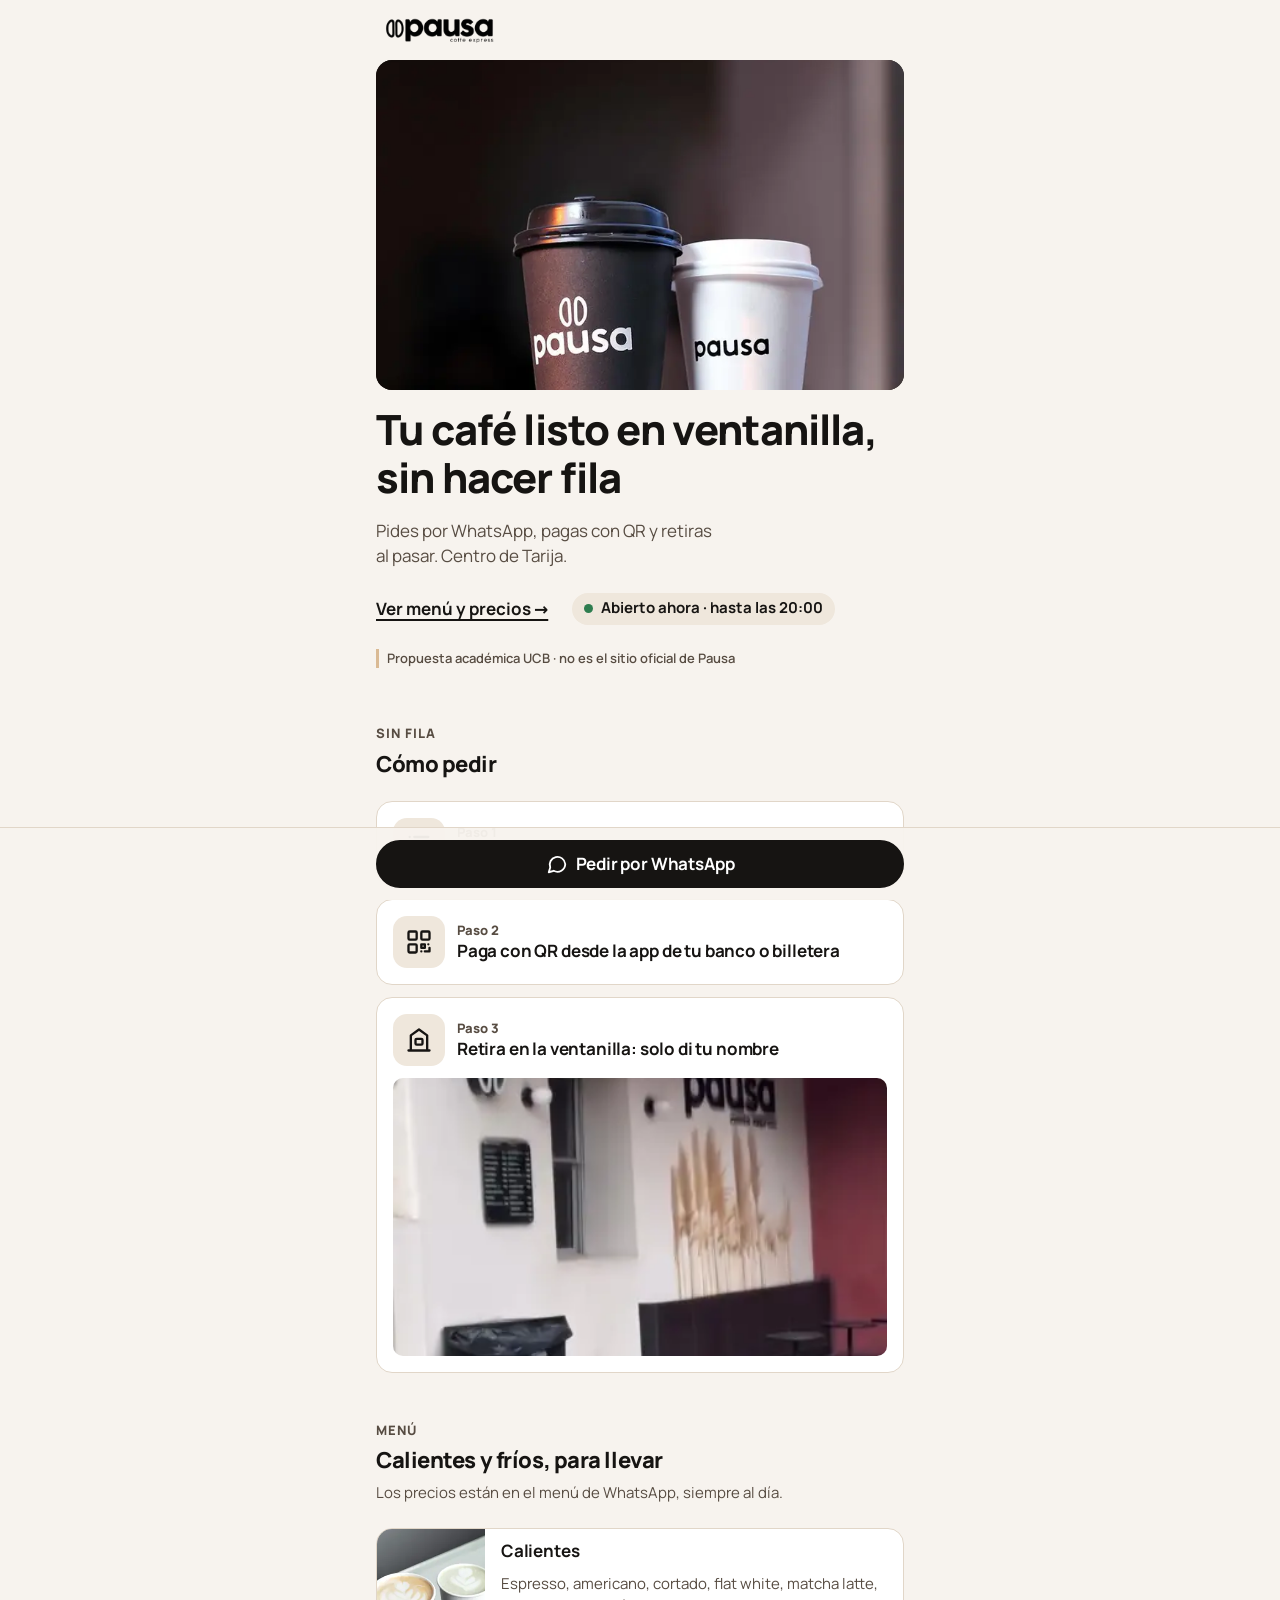
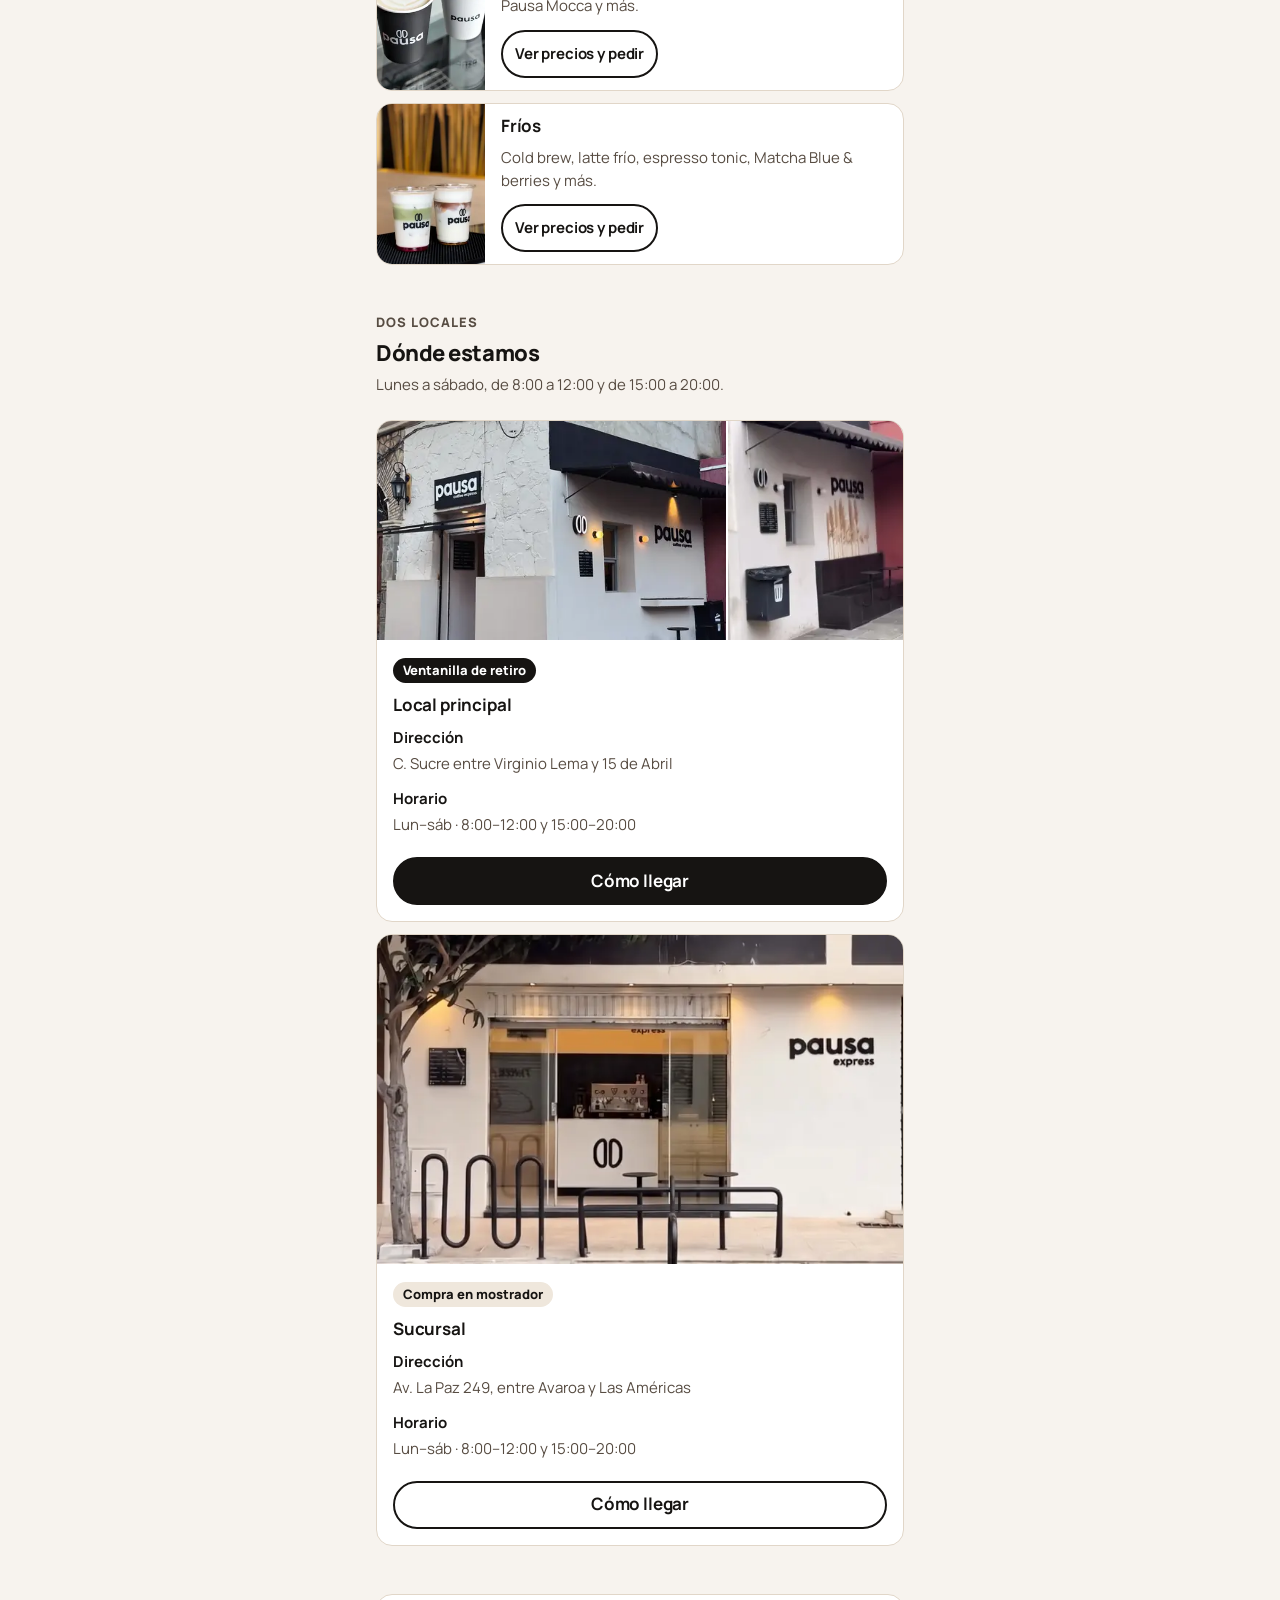
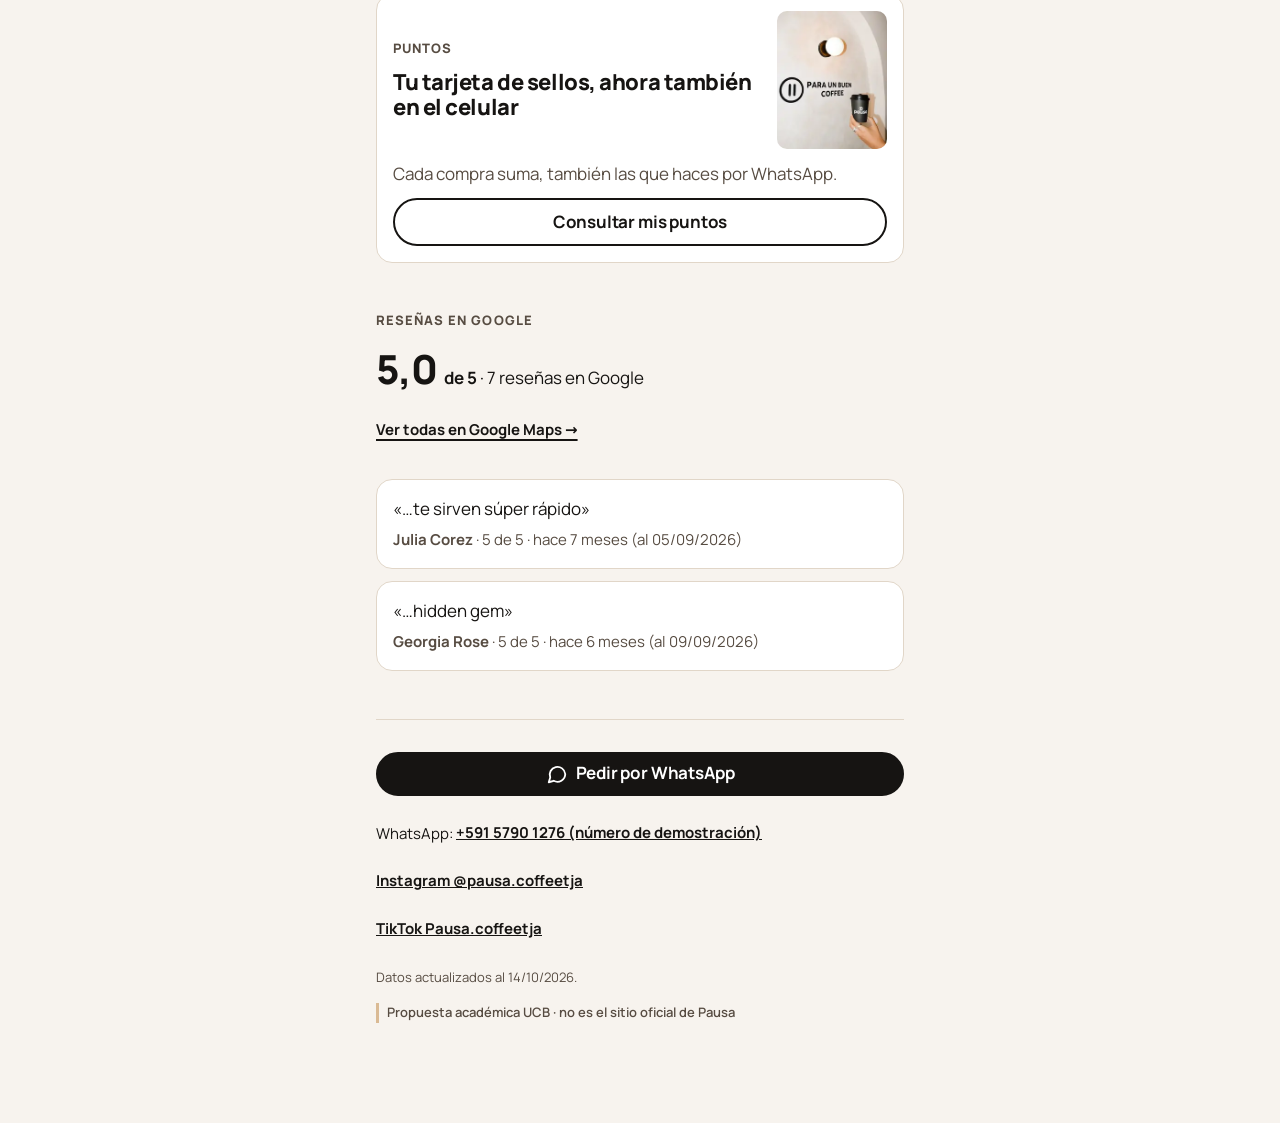
==== index.html @ 0d66922c "Add files via upload" ====
<!doctype html>
<html lang="es-BO">
<head>
<meta charset="utf-8">
<meta name="viewport" content="width=device-width, initial-scale=1, viewport-fit=cover">
<title>Pausa Coffee Express · Café para llevar en Tarija (propuesta)</title>
<meta name="description" content="Propuesta académica UCB para Pausa Coffee Express: pide por WhatsApp, paga con QR y retira en ventanilla sin hacer fila. No es el sitio oficial de Pausa.">
<!-- Propuesta académica: no se indexa para que nadie la confunda con un sitio oficial de Pausa. Quitar esta línea solo si el dueño adopta la web. -->
<meta name="robots" content="noindex">
<meta name="theme-color" content="#F7F3EE">
<link rel="manifest" href="manifest.webmanifest">
<link rel="icon" href="assets/icons/favicon-48.png" sizes="48x48">
<link rel="apple-touch-icon" href="assets/icons/apple-touch-icon.png">
<link rel="preload" href="assets/fonts/manrope-latin-wght.woff2" as="font" type="font/woff2" crossorigin>
<link rel="preload" as="image" href="assets/img/hero-720.webp" imagesrcset="assets/img/hero-480.webp 480w, assets/img/hero-720.webp 720w, assets/img/hero-960.webp 960w" imagesizes="(min-width: 560px) 528px, calc(100vw - 32px)" fetchpriority="high">
<link rel="stylesheet" href="assets/css/base.css">
<style>
  .header { display: flex; align-items: center; justify-content: space-between; padding: var(--s3) 0; }
  .header img { width: 132px; height: auto; }
  .hero { display: grid; gap: var(--s4); padding-bottom: var(--s2); }
  .hero__img { border-radius: var(--radius); overflow: hidden; background: #2a2622; aspect-ratio: 4 / 3; }
  .hero__img img { width: 100%; height: 100%; object-fit: cover; }
  .hero__lead { font-size: var(--fs-md); color: var(--ink-2); max-width: 34ch; }
  .hero__actions { display: flex; flex-wrap: wrap; align-items: center; gap: var(--s3) var(--s5); }
  .grid { display: grid; gap: var(--s3); }
  .local-thumbs { display: grid; grid-template-columns: 2fr 1fr; gap: 2px; }
  .local-thumbs img { width: 100%; height: 100%; aspect-ratio: auto; object-fit: cover; }
  .puntos { display: grid; grid-template-columns: 1fr 110px; gap: var(--s4); align-items: center; }
  .puntos img { width: 110px; height: 138px; object-fit: cover; border-radius: var(--radius-sm); }
  @media (min-width: 560px) { .hero__img { aspect-ratio: 16 / 10; } }
</style>
</head>
<body class="has-bar">
<div class="wrap">

  <header class="header">
    <img src="assets/img/logo-negro-360.webp" width="360" height="98" alt="Pausa Coffee Express">
  </header>

  <main>
    <!-- 1. Primera pantalla -->
    <section class="hero" aria-labelledby="titulo">
      <div class="hero__img">
        <img src="assets/img/hero-720.webp"
             srcset="assets/img/hero-480.webp 480w, assets/img/hero-720.webp 720w, assets/img/hero-960.webp 960w"
             sizes="(min-width: 560px) 528px, calc(100vw - 32px)"
             width="720" height="540" fetchpriority="high" decoding="async"
             alt="Dos vasos para llevar de Pausa, uno negro y uno blanco, frente al local">
      </div>
      <h1 id="titulo">Tu café listo en ventanilla, sin hacer fila</h1>
      <p class="hero__lead">Pides por WhatsApp, pagas con QR y retiras al pasar. Centro de Tarija.</p>
      <div class="hero__actions">
        <a class="link-arrow" data-catalog href="#" target="_blank">Ver menú y precios →</a>
        <span class="status" data-status aria-live="polite">Lun–sáb · 8–12 y 15–20</span>
      </div>
      <p class="note-propuesta">Propuesta académica UCB · no es el sitio oficial de Pausa</p>
    </section>

    <!-- 2. Cómo pedir (F11) -->
    <section class="section" id="como-pedir" aria-labelledby="h-como">
      <div class="section__head">
        <span class="eyebrow">Sin fila</span>
        <h2 id="h-como">Cómo pedir</h2>
      </div>
      <ol class="steps">
        <li class="step">
          <span class="step__icon" aria-hidden="true">
            <svg viewBox="0 0 24 24" fill="none" stroke="currentColor" stroke-width="2" stroke-linecap="round" stroke-linejoin="round"><path d="M8 6h12M8 12h12M8 18h12M4 6h.01M4 12h.01M4 18h.01"/></svg>
          </span>
          <div><span class="step__num">Paso 1</span><h3>Elige en el menú de WhatsApp</h3></div>
        </li>
        <li class="step">
          <span class="step__icon" aria-hidden="true">
            <svg viewBox="0 0 24 24" fill="none" stroke="currentColor" stroke-width="2" stroke-linecap="round" stroke-linejoin="round"><rect x="3" y="3" width="7" height="7" rx="1"/><rect x="14" y="3" width="7" height="7" rx="1"/><rect x="3" y="14" width="7" height="7" rx="1"/><path d="M14 14h3v3h-3zM20 14v.01M14 20h.01M17 20h4v-3"/></svg>
          </span>
          <div><span class="step__num">Paso 2</span><h3>Paga con QR desde la app de tu banco o billetera</h3></div>
        </li>
        <li class="step">
          <span class="step__icon" aria-hidden="true">
            <svg viewBox="0 0 24 24" fill="none" stroke="currentColor" stroke-width="2" stroke-linecap="round" stroke-linejoin="round"><path d="M3 21h18M5 21V8l7-5 7 5v13"/><rect x="9" y="11" width="6" height="5" rx="1"/></svg>
          </span>
          <div><span class="step__num">Paso 3</span><h3>Retira en la ventanilla: solo di tu nombre</h3></div>
          <div class="step__media">
            <img src="assets/img/ventanilla-400.webp" width="400" height="500" loading="lazy" decoding="async"
                 alt="Lateral del local principal de Pausa con la ventana de retiro y el isotipo en la pared">
          </div>
        </li>
      </ol>
    </section>

    <!-- 3. Menú por categorías (F7) · opción A: sin precios propios -->
    <section class="section" id="menu" aria-labelledby="h-menu">
      <div class="section__head">
        <span class="eyebrow">Menú</span>
        <h2 id="h-menu">Calientes y fríos, para llevar</h2>
        <p class="muted small">Los precios están en el menú de WhatsApp, siempre al día.</p>
      </div>
      <div class="grid">
        <article class="card card-cat">
          <img src="assets/img/menu-calientes-240.webp" srcset="assets/img/menu-calientes-240.webp 240w, assets/img/menu-calientes-400.webp 400w" sizes="108px"
               width="240" height="300" loading="lazy" decoding="async" alt="Vaso negro y vaso blanco de Pausa con latte art">
          <div class="card__body">
            <h3>Calientes</h3>
            <p class="small muted">Espresso, americano, cortado, flat white, matcha latte, Pausa Mocca y más.</p>
            <a class="btn btn--secondary" data-catalog href="#" target="_blank">Ver precios y pedir</a>
          </div>
        </article>
        <article class="card card-cat">
          <img src="assets/img/menu-frios-240.webp" srcset="assets/img/menu-frios-240.webp 240w, assets/img/menu-frios-400.webp 400w" sizes="108px"
               width="240" height="300" loading="lazy" decoding="async" alt="Matcha latte frío y latte frío en vasos de Pausa">
          <div class="card__body">
            <h3>Fríos</h3>
            <p class="small muted">Cold brew, latte frío, espresso tonic, Matcha Blue &amp; berries y más.</p>
            <a class="btn btn--secondary" data-catalog href="#" target="_blank">Ver precios y pedir</a>
          </div>
        </article>
      </div>
    </section>

    <!-- 4. Dónde estamos (F9, F13) -->
    <section class="section" id="donde" aria-labelledby="h-donde">
      <div class="section__head">
        <span class="eyebrow">Dos locales</span>
        <h2 id="h-donde">Dónde estamos</h2>
        <p class="muted small">Lunes a sábado, de 8:00 a 12:00 y de 15:00 a 20:00.</p>
      </div>
      <div class="grid">
        <article class="card card-local">
          <div class="local-thumbs">
            <img class="cover" src="assets/img/fachada-principal-480.webp" srcset="assets/img/fachada-principal-480.webp 480w, assets/img/fachada-principal-720.webp 720w" sizes="(min-width: 560px) 350px, 66vw"
                 width="480" height="300" loading="lazy" decoding="async" alt="Fachada del local principal: esquina blanca con letrero y toldo negro">
            <img src="assets/img/ventanilla-240.webp" width="240" height="300" loading="lazy" decoding="async" alt="Ventana de retiro del local principal">
          </div>
          <div class="card__body">
            <div><span class="tag">Ventanilla de retiro</span></div>
            <h3>Local principal</h3>
            <dl>
              <dt>Dirección</dt><dd>C. Sucre entre Virginio Lema y 15 de Abril</dd>
              <dt>Horario</dt><dd>Lun–sáb · 8:00–12:00 y 15:00–20:00</dd>
            </dl>
            <a class="btn btn--primary" data-maps="principal" href="#" target="_blank">Cómo llegar</a>
          </div>
        </article>
        <article class="card card-local">
          <img class="cover" src="assets/img/fachada-sucursal-480.webp" srcset="assets/img/fachada-sucursal-480.webp 480w, assets/img/fachada-sucursal-720.webp 720w" sizes="(min-width: 560px) 528px, 100vw"
               width="480" height="300" loading="lazy" decoding="async" alt="Fachada de la sucursal con vidriera y aparcabicicletas">
          <div class="card__body">
            <div><span class="tag tag--light">Compra en mostrador</span></div>
            <h3>Sucursal</h3>
            <dl>
              <dt>Dirección</dt><dd>Av. La Paz 249, entre Avaroa y Las Américas</dd>
              <dt>Horario</dt><dd>Lun–sáb · 8:00–12:00 y 15:00–20:00</dd>
            </dl>
            <a class="btn btn--secondary" data-maps="sucursal" href="#" target="_blank">Cómo llegar</a>
          </div>
        </article>
      </div>
    </section>

    <!-- 5. Puntos (F12) -->
    <section class="section" id="puntos" aria-labelledby="h-puntos">
      <div class="card"><div class="card__body">
        <div class="puntos">
          <div class="grid">
            <span class="eyebrow">Puntos</span>
            <h2 id="h-puntos">Tu tarjeta de sellos, ahora también en el celular</h2>
          </div>
          <img src="assets/img/puntos-240.webp" width="240" height="300" loading="lazy" decoding="async" alt="Mano con un vaso de Pausa frente a la pared «Para un buen coffee»">
        </div>
        <p class="muted">Cada compra suma, también las que haces por WhatsApp.</p>
        <a class="btn btn--secondary btn--block" href="puntos.html">Consultar mis puntos</a>
      </div></div>
    </section>

    <!-- 6. Reseñas reales de Google (F10) -->
    <section class="section" id="resenas" aria-labelledby="h-resenas">
      <div class="section__head">
        <span class="eyebrow">Reseñas en Google</span>
        <h2 id="h-resenas" class="visually-hidden">Reseñas</h2>
        <!-- Cifra de la ficha real (C26, 09/09/2026). [VERIFICAR la cifra vigente al publicar] -->
        <p class="rating"><span class="rating__num">5,0</span><span><strong>de 5</strong> · 7 reseñas en Google</span></p>
        <a class="link-arrow small" data-maps="ficha" href="#" target="_blank">Ver todas en Google Maps →</a>
      </div>
      <div class="grid">
        <!-- Fragmentos textuales de reseñas reales (C2 y C26). [VERIFICAR: copiar el texto completo desde la ficha] -->
        <figure class="review">
          <blockquote>«…te sirven súper rápido»</blockquote>
          <figcaption class="small muted"><cite>Julia Corez</cite> · 5 de 5 · hace 7 meses (al 05/09/2026)</figcaption>
        </figure>
        <figure class="review">
          <blockquote lang="en">«…hidden gem»</blockquote>
          <figcaption class="small muted"><cite>Georgia Rose</cite> · 5 de 5 · hace 6 meses (al 09/09/2026)</figcaption>
        </figure>
      </div>
    </section>
  </main>

  <!-- 7. Pie -->
  <footer class="footer">
    <a class="btn btn--primary btn--block" data-wa="web" href="#" target="_blank">
      <svg viewBox="0 0 24 24" fill="none" stroke="currentColor" stroke-width="2" stroke-linecap="round" stroke-linejoin="round" aria-hidden="true"><path d="M21 12a8.5 8.5 0 0 1-12.6 7.4L3 21l1.6-5.2A8.5 8.5 0 1 1 21 12z"/></svg>
      Pedir por WhatsApp
    </a>
    <ul class="small">
      <li>WhatsApp: <a data-wa="web" href="#" target="_blank" data-wa-number>+591</a></li>
      <li><a data-conf="INSTAGRAM" href="#" target="_blank">Instagram @pausa.coffeetja</a></li>
      <li><a data-conf="TIKTOK" href="#" target="_blank">TikTok Pausa.coffeetja</a></li>
    </ul>
    <p class="xsmall muted">Datos actualizados al <span data-updated>14/10/2026</span>.</p>
    <p class="note-propuesta">Propuesta académica UCB · no es el sitio oficial de Pausa</p>
  </footer>
</div>

<!-- CTA fijo al alcance del pulgar -->
<div class="bottom-bar">
  <a class="btn btn--primary btn--block" data-wa="web" href="#" target="_blank">
    <svg viewBox="0 0 24 24" fill="none" stroke="currentColor" stroke-width="2" stroke-linecap="round" stroke-linejoin="round" aria-hidden="true"><path d="M21 12a8.5 8.5 0 0 1-12.6 7.4L3 21l1.6-5.2A8.5 8.5 0 1 1 21 12z"/></svg>
    Pedir por WhatsApp
  </a>
</div>

<script src="assets/js/config.js" defer></script>
<script src="assets/js/main.js" defer></script>
</body>
</html>
---- assets/css/base.css ----
/* =========================================================
   Sistema visual · Propuesta Pausa Coffee Express (EC2 UCB)
   Paleta tomada de las fotos reales: vasos negros y blancos,
   paredes blanco cálido, fondo arena de las sesiones, kraft.
   ========================================================= */
@font-face {
  font-family: "Manrope";
  src: url("../fonts/manrope-latin-wght.woff2") format("woff2");
  font-weight: 400 800;
  font-display: swap;
}

:root {
  color-scheme: light;
  /* Neutros cálidos (base) */
  --paper: #F7F3EE;      /* blanco cálido de las paredes del local */
  --cream: #EFE7DC;      /* superficie de tarjetas */
  --sand: #DABA94;       /* arena de las sesiones de fotos: solo superficies, nunca texto */
  --line: #E1D6C8;       /* bordes suaves */
  /* Texto y contraste */
  --ink: #161412;        /* negro de los vasos y del logo */
  --ink-2: #574C42;      /* texto secundario (marrón café oscuro) */
  --on-ink: #FFFFFF;
  /* Acentos pequeños (solo puntos de estado) */
  --ok: #2E7D4F;
  --closed: #A4461F;

  --font: "Manrope", system-ui, -apple-system, "Segoe UI", Roboto, Arial, sans-serif;
  --fs-xs: 0.8125rem;   /* 13 */
  --fs-sm: 0.9375rem;   /* 15 */
  --fs-md: 1.0625rem;   /* 17 */
  --fs-lg: 1.375rem;    /* 22 */
  --fs-xl: clamp(1.9rem, 7.4vw, 2.6rem);

  --s1: 4px; --s2: 8px; --s3: 12px; --s4: 16px; --s5: 24px; --s6: 32px; --s7: 48px; --s8: 64px;
  --radius: 16px;
  --radius-sm: 10px;
  --tap: 48px;           /* objetivo táctil mínimo (~1 cm) */
  --max: 560px;
  --bar-h: 76px;
}

*, *::before, *::after { box-sizing: border-box; }
html { -webkit-text-size-adjust: 100%; }
body {
  margin: 0;
  background: var(--paper);
  color: var(--ink);
  font-family: var(--font);
  font-size: var(--fs-md);
  line-height: 1.5;
  -webkit-font-smoothing: antialiased;
}
img { display: block; max-width: 100%; height: auto; }
a { color: inherit; }
h1, h2, h3 { margin: 0; line-height: 1.15; letter-spacing: -0.02em; }
h1 { font-size: var(--fs-xl); font-weight: 800; }
h2 { font-size: var(--fs-lg); font-weight: 800; }
h3 { font-size: var(--fs-md); font-weight: 700; letter-spacing: -0.01em; }
p { margin: 0; }
:focus-visible { outline: 3px solid var(--ink); outline-offset: 3px; }

.wrap { max-width: var(--max); margin: 0 auto; padding: 0 var(--s4); }
.muted { color: var(--ink-2); }
.small { font-size: var(--fs-sm); }
.xsmall { font-size: var(--fs-xs); }
.visually-hidden { position: absolute; width: 1px; height: 1px; overflow: hidden; clip: rect(0 0 0 0); white-space: nowrap; }

/* ---------- Botones ---------- */
.btn {
  display: inline-flex; align-items: center; justify-content: center; gap: var(--s2);
  min-height: var(--tap); padding: 0 var(--s5);
  border-radius: 999px; border: 2px solid var(--ink);
  font: 700 var(--fs-md)/1.2 var(--font); text-decoration: none; letter-spacing: -0.01em; text-align: center;
  cursor: pointer; -webkit-tap-highlight-color: transparent;
  transition: transform .08s ease;
}
.btn:active { transform: scale(.98); }
.btn--primary { background: var(--ink); color: var(--on-ink); }
.btn--secondary { background: transparent; color: var(--ink); }
.btn--block { display: flex; width: 100%; }
.btn svg { width: 22px; height: 22px; flex: none; }

.link-arrow {
  display: inline-flex; align-items: center; gap: var(--s1);
  min-height: var(--tap); font-weight: 700; color: var(--ink);
  text-decoration: underline; text-underline-offset: 4px; text-decoration-thickness: 2px;
}

/* ---------- Barra fija inferior (CTA al alcance del pulgar) ---------- */
.bottom-bar {
  position: fixed; left: 0; right: 0; bottom: 0; z-index: 10;
  padding: var(--s3) var(--s4) calc(var(--s3) + env(safe-area-inset-bottom));
  background: rgba(247, 243, 238, .96);
  border-top: 1px solid var(--line);
}
.bottom-bar .btn { max-width: calc(var(--max) - 2 * var(--s4)); margin: 0 auto; }
.has-bar { padding-bottom: calc(var(--bar-h) + env(safe-area-inset-bottom)); }

/* ---------- Estado abierto/cerrado ---------- */
.status {
  display: inline-flex; align-items: center; gap: var(--s2);
  min-height: 32px; padding: 0 var(--s3);
  background: var(--cream); border-radius: 999px;
  font-size: var(--fs-sm); font-weight: 700; color: var(--ink);
}
.status::before { content: ""; width: 9px; height: 9px; border-radius: 50%; background: var(--ink-2); }
.status[data-open="true"]::before { background: var(--ok); }
.status[data-open="false"]::before { background: var(--closed); }

/* ---------- Nota de propuesta académica ---------- */
.note-propuesta {
  font-size: var(--fs-xs); color: var(--ink-2); font-weight: 600;
  border-left: 3px solid var(--sand); padding-left: var(--s2);
}

/* ---------- Secciones ---------- */
.section { padding: var(--s7) 0 0; }
.section__head { display: grid; gap: var(--s2); margin-bottom: var(--s5); }
.eyebrow { font-size: var(--fs-xs); font-weight: 800; letter-spacing: .08em; text-transform: uppercase; color: var(--ink-2); }

/* ---------- Tarjeta genérica ---------- */
.card {
  background: #fff; border: 1px solid var(--line); border-radius: var(--radius);
  overflow: hidden;
}
.card__body { padding: var(--s4); display: grid; gap: var(--s3); }

/* Tarjeta de categoría (menú) */
.card-cat { display: grid; grid-template-columns: 108px 1fr; }
.card-cat img { width: 108px; height: 100%; min-height: 150px; object-fit: cover; }
.card-cat .card__body { align-content: center; padding: var(--s3) var(--s3) var(--s3) var(--s4); }
.card-cat .btn { padding: 0 var(--s3); font-size: var(--fs-sm); white-space: nowrap; justify-self: start; }

/* Bloque de local */
.card-local img.cover { width: 100%; aspect-ratio: 16 / 10; object-fit: cover; }
.card-local dl { margin: 0; display: grid; gap: var(--s1); font-size: var(--fs-sm); }
.card-local dt { font-weight: 700; }
.card-local dd { margin: 0 0 var(--s2); color: var(--ink-2); }
.tag {
  display: inline-block; font-size: var(--fs-xs); font-weight: 800;
  background: var(--ink); color: var(--on-ink); border-radius: 999px; padding: 3px 10px;
}
.tag--light { background: var(--cream); color: var(--ink); }

/* Pasos */
.steps { list-style: none; margin: 0; padding: 0; display: grid; gap: var(--s3); }
.step {
  display: grid; grid-template-columns: 52px 1fr; gap: var(--s3); align-items: start;
  background: #fff; border: 1px solid var(--line); border-radius: var(--radius); padding: var(--s4);
}
.step__icon {
  width: 52px; height: 52px; border-radius: 14px; background: var(--cream);
  display: grid; place-items: center;
}
.step__icon svg { width: 28px; height: 28px; }
.step__num { font-size: var(--fs-xs); font-weight: 800; color: var(--ink-2); }
.step__media { grid-column: 1 / -1; border-radius: var(--radius-sm); overflow: hidden; }
.step__media img { width: 100%; aspect-ratio: 16 / 9; object-fit: cover; }

/* Reseñas */
.rating { display: flex; align-items: baseline; gap: var(--s2); flex-wrap: wrap; }
.rating__num { font-size: 2.5rem; font-weight: 800; letter-spacing: -0.03em; }
.review { margin: 0; background: #fff; border: 1px solid var(--line); border-radius: var(--radius); padding: var(--s4); display: grid; gap: var(--s2); }
.review blockquote { margin: 0; font-size: var(--fs-md); }
.review cite { font-style: normal; font-weight: 700; font-size: var(--fs-sm); }

/* Pie */
.footer { margin-top: var(--s7); padding: var(--s6) 0 var(--s5); border-top: 1px solid var(--line); display: grid; gap: var(--s4); }
.footer ul { list-style: none; margin: 0; padding: 0; display: grid; gap: var(--s1); }
.footer a { display: inline-flex; align-items: center; min-height: 44px; font-weight: 700; }

/* Marcador editable de dato pendiente: visible e identificable */
.pendiente { background: #FFF3C4; color: var(--ink); border-radius: 4px; padding: 0 4px; font-weight: 700; }

@media (prefers-reduced-motion: reduce) { * { transition: none !important; scroll-behavior: auto !important; } }
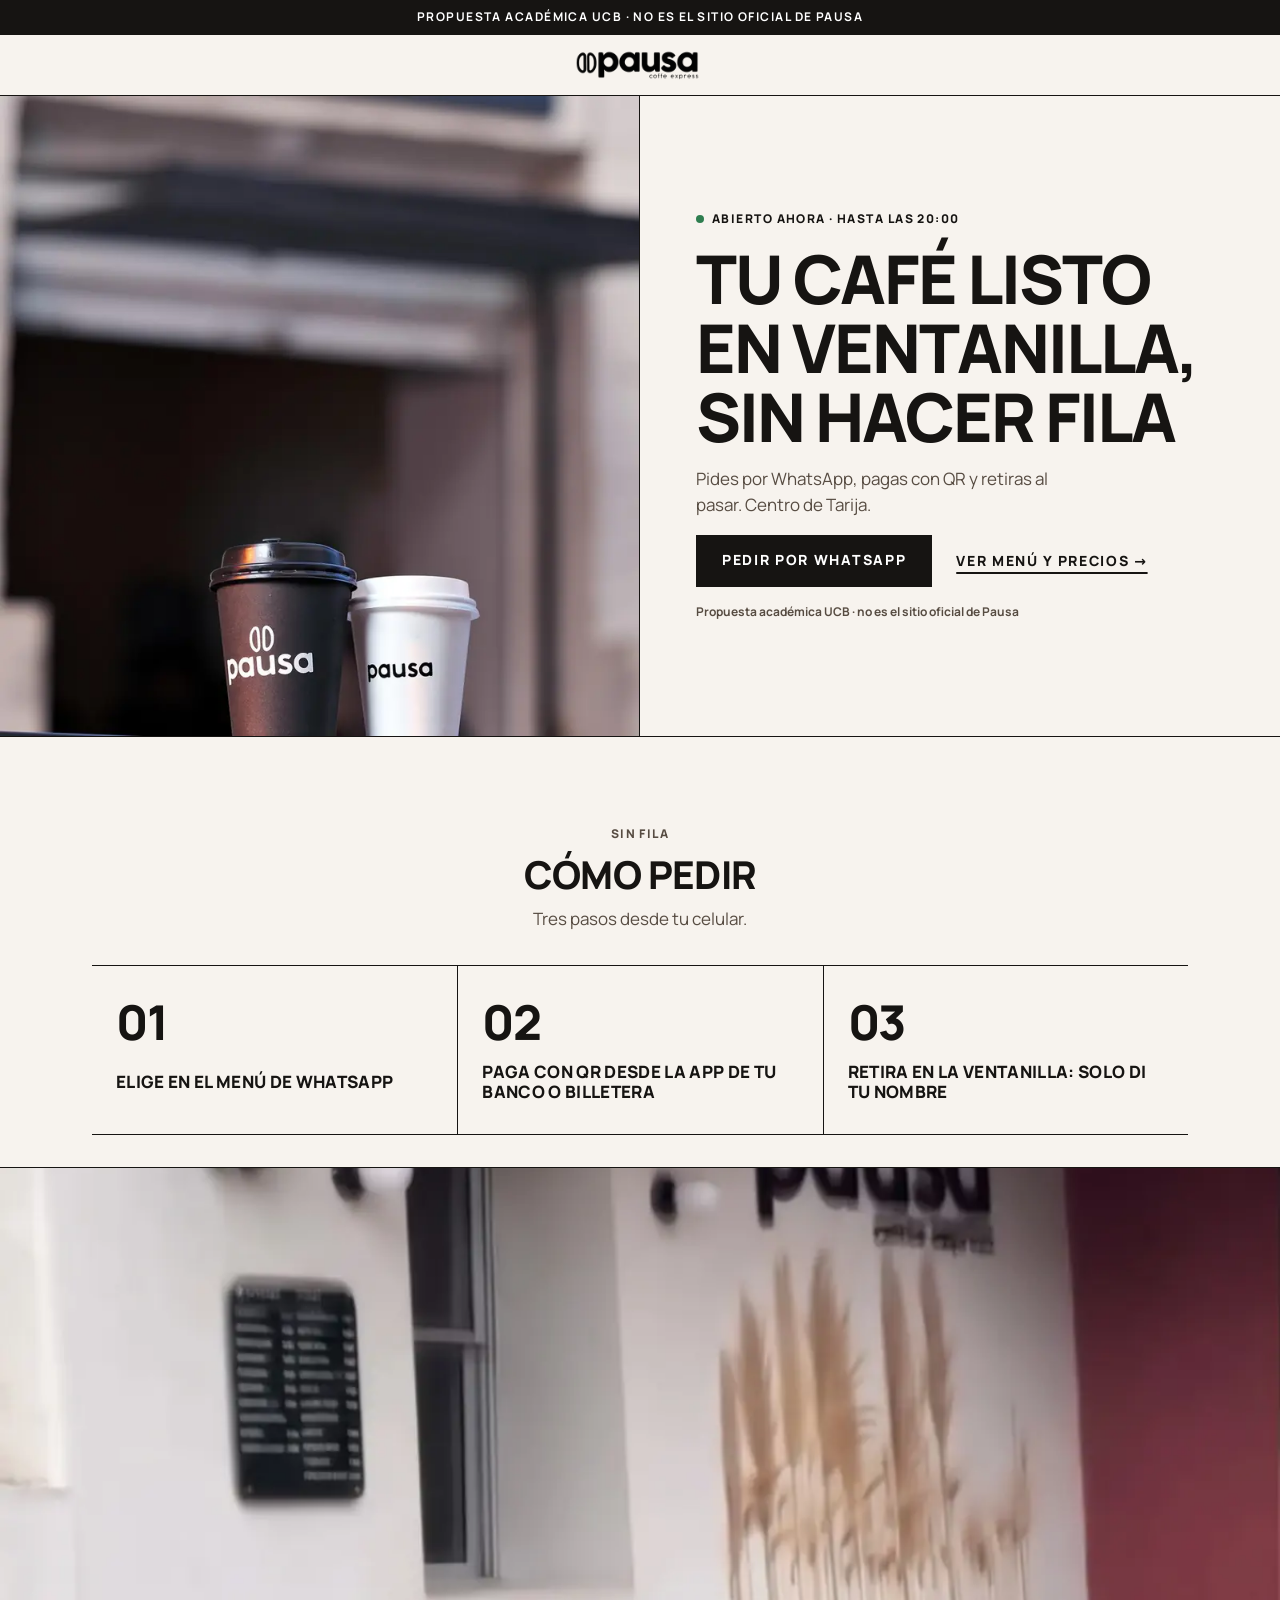
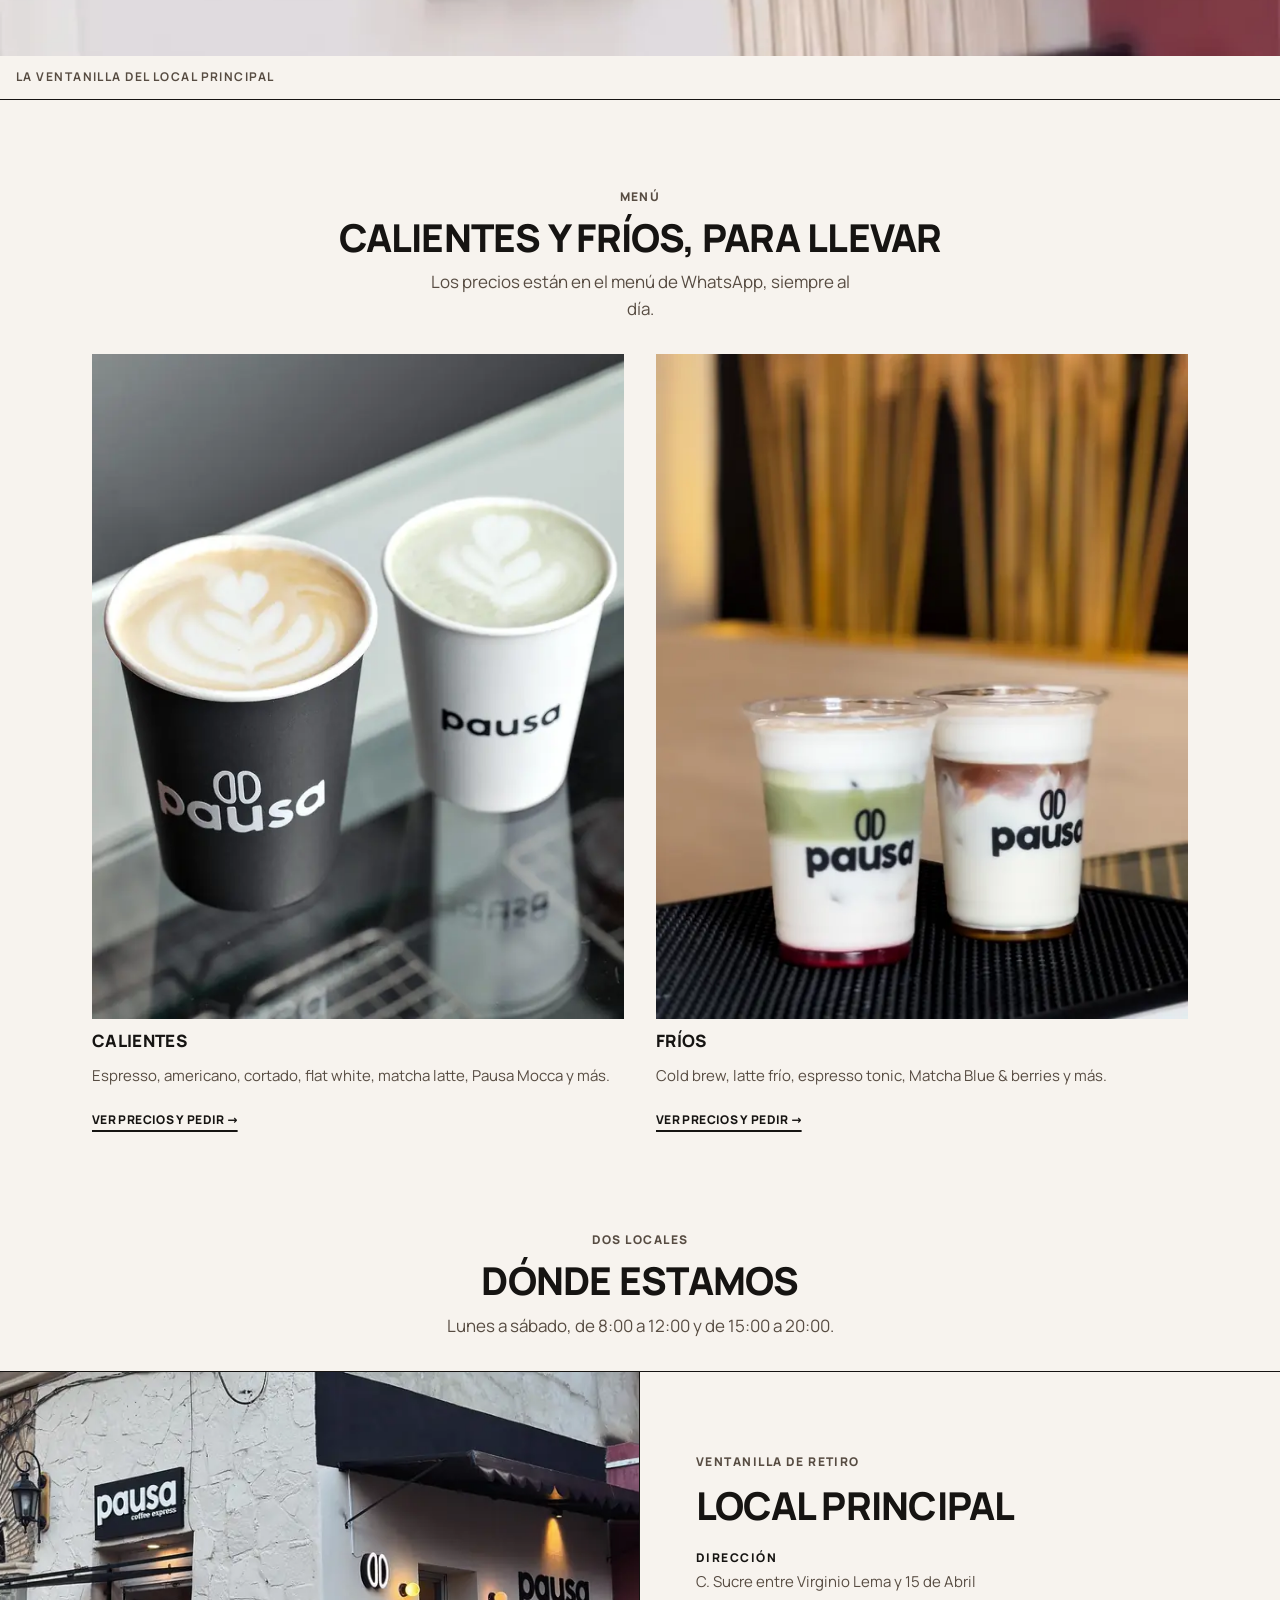
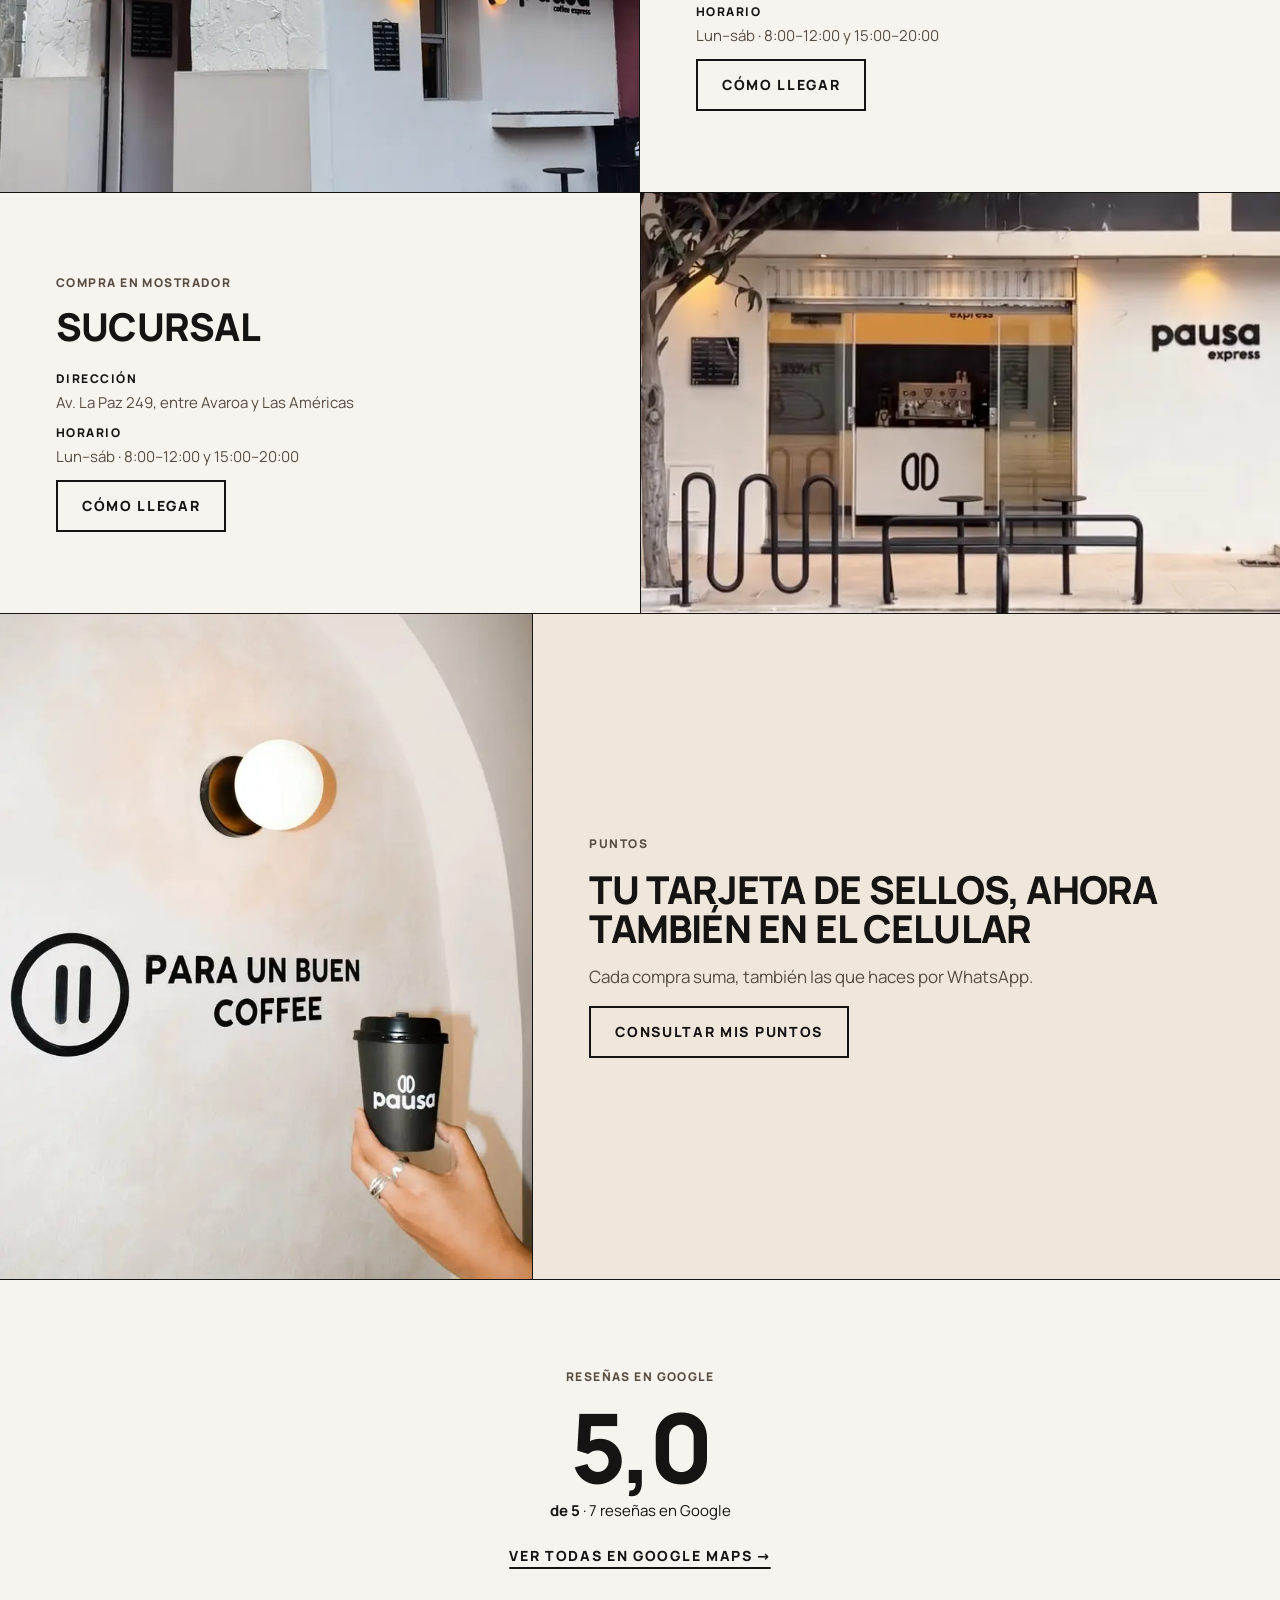
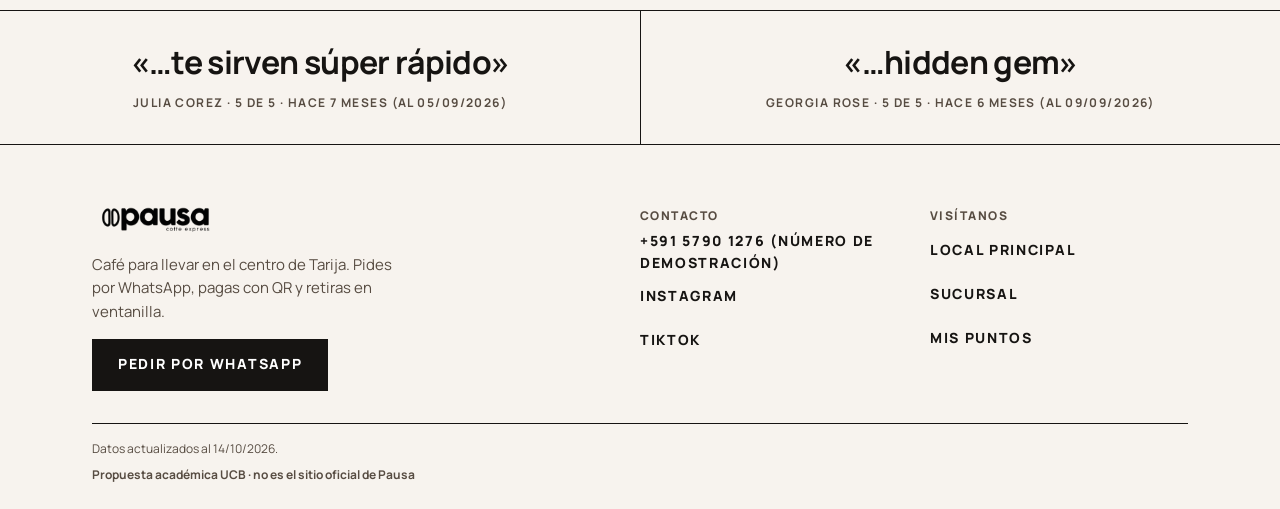
==== commit 63cd4d21: "Add files via upload" ====
--- a/index.html
+++ b/index.html
@@ -7,211 +7,308 @@
 <meta name="description" content="Propuesta académica UCB para Pausa Coffee Express: pide por WhatsApp, paga con QR y retira en ventanilla sin hacer fila. No es el sitio oficial de Pausa.">
 <!-- Propuesta académica: no se indexa para que nadie la confunda con un sitio oficial de Pausa. Quitar esta línea solo si el dueño adopta la web. -->
 <meta name="robots" content="noindex">
-<meta name="theme-color" content="#F7F3EE">
+<meta name="theme-color" content="#161412">
 <link rel="manifest" href="manifest.webmanifest">
 <link rel="icon" href="assets/icons/favicon-48.png" sizes="48x48">
 <link rel="apple-touch-icon" href="assets/icons/apple-touch-icon.png">
 <link rel="preload" href="assets/fonts/manrope-latin-wght.woff2" as="font" type="font/woff2" crossorigin>
-<link rel="preload" as="image" href="assets/img/hero-720.webp" imagesrcset="assets/img/hero-480.webp 480w, assets/img/hero-720.webp 720w, assets/img/hero-960.webp 960w" imagesizes="(min-width: 560px) 528px, calc(100vw - 32px)" fetchpriority="high">
+<link rel="preload" as="image" href="assets/img/hero-sq-800.webp" imagesrcset="assets/img/hero-sq-480.webp 480w, assets/img/hero-sq-800.webp 800w, assets/img/hero-sq-1200.webp 1200w" imagesizes="(min-width: 900px) 50vw, 100vw" fetchpriority="high">
 <link rel="stylesheet" href="assets/css/base.css">
 <style>
-  .header { display: flex; align-items: center; justify-content: space-between; padding: var(--s3) 0; }
-  .header img { width: 132px; height: auto; }
-  .hero { display: grid; gap: var(--s4); padding-bottom: var(--s2); }
-  .hero__img { border-radius: var(--radius); overflow: hidden; background: #2a2622; aspect-ratio: 4 / 3; }
-  .hero__img img { width: 100%; height: 100%; object-fit: cover; }
-  .hero__lead { font-size: var(--fs-md); color: var(--ink-2); max-width: 34ch; }
-  .hero__actions { display: flex; flex-wrap: wrap; align-items: center; gap: var(--s3) var(--s5); }
-  .grid { display: grid; gap: var(--s3); }
-  .local-thumbs { display: grid; grid-template-columns: 2fr 1fr; gap: 2px; }
-  .local-thumbs img { width: 100%; height: 100%; aspect-ratio: auto; object-fit: cover; }
-  .puntos { display: grid; grid-template-columns: 1fr 110px; gap: var(--s4); align-items: center; }
-  .puntos img { width: 110px; height: 138px; object-fit: cover; border-radius: var(--radius-sm); }
-  @media (min-width: 560px) { .hero__img { aspect-ratio: 16 / 10; } }
+  /* Aviso superior */
+  .announce { margin: 0; background: var(--ink); color: var(--on-ink); text-align: center; padding: 8px var(--s3); font-size: 11px; font-weight: 700; letter-spacing: 0.06em; text-transform: uppercase; }
+  @media (min-width: 600px) { .announce { font-size: var(--fs-xs); letter-spacing: var(--track); } }
+
+  /* Cabecera con logo centrado */
+  .masthead { border-bottom: 1px solid var(--ink); }
+  .masthead .wrap { display: flex; justify-content: center; align-items: center; min-height: 60px; }
+  .masthead img { width: 150px; height: auto; }
+
+  /* Portada: foto a todo el ancho + bloque de texto */
+  .hero { border-bottom: 1px solid var(--ink); }
+  .hero__media { aspect-ratio: 16 / 10; overflow: hidden; background: #2a2622; }
+  .hero__media img { width: 100%; height: 100%; object-fit: cover; object-position: 50% 88%; }
+  .hero__text { padding: var(--s4) var(--s4) var(--s6); display: grid; gap: var(--s3); align-content: center; }
+  .hero__lead { max-width: 36ch; color: var(--ink-2); }
+  .hero__actions { display: flex; flex-wrap: wrap; gap: var(--s3) var(--s5); align-items: center; }
+  .hero__cta { display: none; }
+  @media (min-width: 900px) {
+    .hero { display: grid; grid-template-columns: 1fr 1fr; }
+    .hero__text { gap: var(--s4); }
+    .hero__media { aspect-ratio: auto; min-height: 640px; border-right: 1px solid var(--ink); }
+    .hero__text { padding: var(--s8) var(--s7); }
+    .hero__cta { display: inline-flex; }
+  }
+
+  /* Encabezado de sección centrado (título + bajada) */
+  .head { text-align: center; display: grid; gap: var(--s3); justify-items: center; padding: var(--s8) var(--s4) var(--s6); }
+  .head p { color: var(--ink-2); max-width: 44ch; }
+
+  /* Cómo pedir: pasos numerados con filetes */
+  .steps { list-style: none; margin: 0; padding: 0; display: grid; border-top: 1px solid var(--ink); }
+  .steps li { display: grid; grid-template-columns: 64px 1fr; gap: var(--s4); align-items: baseline; padding: var(--s5) 0; border-bottom: 1px solid var(--ink); }
+  .steps .num { font-size: 2rem; font-weight: 800; letter-spacing: -0.03em; line-height: 1; }
+  @media (min-width: 900px) {
+    .steps { grid-template-columns: repeat(3, 1fr); border-bottom: 1px solid var(--ink); }
+    .steps li { grid-template-columns: 1fr; border-bottom: 0; padding: var(--s6) var(--s5); }
+    .steps li + li { border-left: 1px solid var(--ink); }
+    .steps .num { font-size: 3rem; }
+  }
+  .band-img { margin-top: var(--s6); border-top: 1px solid var(--ink); border-bottom: 1px solid var(--ink); }
+  .band-img img { width: 100%; aspect-ratio: 3 / 2; object-fit: cover; }
+  @media (min-width: 900px) { .band-img img { aspect-ratio: 21 / 8; } }
+  .band-img figcaption { padding: var(--s3) var(--s4); font-size: var(--fs-xs); font-weight: 700; letter-spacing: var(--track); text-transform: uppercase; color: var(--ink-2); }
+
+  /* Menú: cuadrícula de categorías */
+  .cats { display: grid; grid-template-columns: 1fr 1fr; gap: var(--s5) var(--s3); }
+  @media (min-width: 900px) { .cats { gap: var(--s6); } }
+  .cat { display: grid; gap: var(--s3); align-content: start; }
+  .cat img { width: 100%; aspect-ratio: 4 / 5; object-fit: cover; }
+  .cat p { font-size: var(--fs-sm); color: var(--ink-2); }
+  .cat .link-arrow { font-size: 0.75rem; letter-spacing: 0.03em; white-space: nowrap; }
+  .menu-note { text-align: center; margin-top: var(--s6); }
+
+  /* Dónde estamos: bloques imagen + texto */
+  .locales { display: grid; border-top: 1px solid var(--ink); }
+  .local { display: grid; border-bottom: 1px solid var(--ink); }
+  .local__media img { width: 100%; aspect-ratio: 16 / 10; object-fit: cover; }
+  .local__text { padding: var(--s5) var(--s4) var(--s6); display: grid; gap: var(--s3); align-content: center; }
+  .local dl { margin: 0; display: grid; gap: 2px; font-size: var(--fs-sm); }
+  .local dt { font-size: var(--fs-xs); font-weight: 800; letter-spacing: var(--track); text-transform: uppercase; margin-top: var(--s2); }
+  .local dd { margin: 0; color: var(--ink-2); }
+  @media (min-width: 900px) {
+    .local { grid-template-columns: 1fr 1fr; }
+    .local__media { border-right: 1px solid var(--ink); }
+    .local:nth-child(even) .local__media { order: 2; border-right: 0; border-left: 1px solid var(--ink); }
+    .local__text { padding: var(--s7); }
+    .local__media img { height: 100%; aspect-ratio: auto; min-height: 420px; }
+  }
+
+  /* Puntos: banda crema con imagen y texto */
+  .club { background: var(--cream); border-bottom: 1px solid var(--ink); }
+  .club__inner { display: grid; }
+  .club__media img { width: 100%; aspect-ratio: 4 / 3; object-fit: cover; object-position: 50% 60%; }
+  .club__text { padding: var(--s6) var(--s4) var(--s7); display: grid; gap: var(--s4); align-content: center; }
+  @media (min-width: 900px) {
+    .club__inner { grid-template-columns: 5fr 7fr; }
+    .club__media { border-right: 1px solid var(--ink); }
+    .club__media img { height: 100%; aspect-ratio: auto; min-height: 480px; }
+    .club__text { padding: var(--s7); }
+  }
+
+  /* Reseñas */
+  .score { display: grid; justify-items: center; gap: var(--s1); }
+  .score b { font-size: clamp(3.5rem, 16vw, 6rem); font-weight: 800; letter-spacing: -0.04em; line-height: 1; }
+  .quotes { display: grid; border-top: 1px solid var(--ink); margin-top: var(--s6); }
+  .quote { margin: 0; padding: var(--s6) var(--s4); border-bottom: 1px solid var(--ink); text-align: center; display: grid; gap: var(--s3); }
+  .quote blockquote { margin: 0; font-size: clamp(1.4rem, 5.5vw, 2rem); font-weight: 700; letter-spacing: -0.02em; line-height: 1.2; }
+  .quote figcaption { font-size: var(--fs-xs); font-weight: 700; letter-spacing: var(--track); text-transform: uppercase; color: var(--ink-2); }
+  @media (min-width: 900px) { .quotes { grid-template-columns: 1fr 1fr; } .quote + .quote { border-left: 1px solid var(--ink); } }
+
+  /* Pie */
+  .foot { margin-top: 0; }
+  .foot__grid { display: grid; gap: var(--s6); padding: var(--s7) 0 var(--s6); }
+  .foot__grid img { width: 132px; height: auto; }
+  .foot ul { list-style: none; margin: 0; padding: 0; display: grid; }
+  .foot li a { display: inline-flex; align-items: center; min-height: 44px; font-size: 0.875rem; font-weight: 800; letter-spacing: var(--track); text-transform: uppercase; text-decoration: none; }
+  .foot__legal { border-top: 1px solid var(--ink); padding: var(--s4) 0 var(--s5); display: grid; gap: var(--s2); }
+  @media (min-width: 900px) { .foot__grid { grid-template-columns: 2fr 1fr 1fr; } }
+  @media (min-width: 900px) { .bottom-bar { display: none; } .has-bar { padding-bottom: 0; } }
 </style>
 </head>
 <body class="has-bar">
-<div class="wrap">
-
-  <header class="header">
-    <img src="assets/img/logo-negro-360.webp" width="360" height="98" alt="Pausa Coffee Express">
-  </header>
-
-  <main>
-    <!-- 1. Primera pantalla -->
-    <section class="hero" aria-labelledby="titulo">
-      <div class="hero__img">
-        <img src="assets/img/hero-720.webp"
-             srcset="assets/img/hero-480.webp 480w, assets/img/hero-720.webp 720w, assets/img/hero-960.webp 960w"
-             sizes="(min-width: 560px) 528px, calc(100vw - 32px)"
-             width="720" height="540" fetchpriority="high" decoding="async"
-             alt="Dos vasos para llevar de Pausa, uno negro y uno blanco, frente al local">
-      </div>
+
+<p class="announce">Propuesta académica UCB · no es el sitio oficial de Pausa</p>
+
+<header class="masthead">
+  <div class="wrap"><img src="assets/img/logo-negro-360.webp" width="360" height="98" alt="Pausa Coffee Express"></div>
+</header>
+
+<main>
+  <!-- 1. Primera pantalla -->
+  <section class="hero" aria-labelledby="titulo">
+    <div class="hero__media">
+      <img src="assets/img/hero-sq-800.webp"
+           srcset="assets/img/hero-sq-480.webp 480w, assets/img/hero-sq-800.webp 800w, assets/img/hero-sq-1200.webp 1200w"
+           sizes="(min-width: 900px) 50vw, 100vw"
+           width="800" height="800" fetchpriority="high" decoding="async"
+           alt="Dos vasos para llevar de Pausa, uno negro y uno blanco, frente al local">
+    </div>
+    <div class="hero__text">
+      <span class="status" data-status aria-live="polite">Lun–sáb · 8–12 y 15–20</span>
       <h1 id="titulo">Tu café listo en ventanilla, sin hacer fila</h1>
       <p class="hero__lead">Pides por WhatsApp, pagas con QR y retiras al pasar. Centro de Tarija.</p>
       <div class="hero__actions">
+        <a class="btn btn--primary hero__cta" data-wa="web" href="#" target="_blank">Pedir por WhatsApp</a>
         <a class="link-arrow" data-catalog href="#" target="_blank">Ver menú y precios →</a>
-        <span class="status" data-status aria-live="polite">Lun–sáb · 8–12 y 15–20</span>
       </div>
       <p class="note-propuesta">Propuesta académica UCB · no es el sitio oficial de Pausa</p>
-    </section>
-
-    <!-- 2. Cómo pedir (F11) -->
-    <section class="section" id="como-pedir" aria-labelledby="h-como">
-      <div class="section__head">
-        <span class="eyebrow">Sin fila</span>
-        <h2 id="h-como">Cómo pedir</h2>
-      </div>
+    </div>
+  </section>
+
+  <!-- 2. Cómo pedir (F11) -->
+  <section id="como-pedir" aria-labelledby="h-como">
+    <div class="head">
+      <span class="eyebrow">Sin fila</span>
+      <h2 id="h-como">Cómo pedir</h2>
+      <p>Tres pasos desde tu celular.</p>
+    </div>
+    <div class="wrap">
       <ol class="steps">
-        <li class="step">
-          <span class="step__icon" aria-hidden="true">
-            <svg viewBox="0 0 24 24" fill="none" stroke="currentColor" stroke-width="2" stroke-linecap="round" stroke-linejoin="round"><path d="M8 6h12M8 12h12M8 18h12M4 6h.01M4 12h.01M4 18h.01"/></svg>
-          </span>
-          <div><span class="step__num">Paso 1</span><h3>Elige en el menú de WhatsApp</h3></div>
-        </li>
-        <li class="step">
-          <span class="step__icon" aria-hidden="true">
-            <svg viewBox="0 0 24 24" fill="none" stroke="currentColor" stroke-width="2" stroke-linecap="round" stroke-linejoin="round"><rect x="3" y="3" width="7" height="7" rx="1"/><rect x="14" y="3" width="7" height="7" rx="1"/><rect x="3" y="14" width="7" height="7" rx="1"/><path d="M14 14h3v3h-3zM20 14v.01M14 20h.01M17 20h4v-3"/></svg>
-          </span>
-          <div><span class="step__num">Paso 2</span><h3>Paga con QR desde la app de tu banco o billetera</h3></div>
-        </li>
-        <li class="step">
-          <span class="step__icon" aria-hidden="true">
-            <svg viewBox="0 0 24 24" fill="none" stroke="currentColor" stroke-width="2" stroke-linecap="round" stroke-linejoin="round"><path d="M3 21h18M5 21V8l7-5 7 5v13"/><rect x="9" y="11" width="6" height="5" rx="1"/></svg>
-          </span>
-          <div><span class="step__num">Paso 3</span><h3>Retira en la ventanilla: solo di tu nombre</h3></div>
-          <div class="step__media">
-            <img src="assets/img/ventanilla-400.webp" width="400" height="500" loading="lazy" decoding="async"
-                 alt="Lateral del local principal de Pausa con la ventana de retiro y el isotipo en la pared">
-          </div>
-        </li>
+        <li><span class="num">01</span><h3>Elige en el menú de WhatsApp</h3></li>
+        <li><span class="num">02</span><h3>Paga con QR desde la app de tu banco o billetera</h3></li>
+        <li><span class="num">03</span><h3>Retira en la ventanilla: solo di tu nombre</h3></li>
       </ol>
-    </section>
-
-    <!-- 3. Menú por categorías (F7) · opción A: sin precios propios -->
-    <section class="section" id="menu" aria-labelledby="h-menu">
-      <div class="section__head">
-        <span class="eyebrow">Menú</span>
-        <h2 id="h-menu">Calientes y fríos, para llevar</h2>
-        <p class="muted small">Los precios están en el menú de WhatsApp, siempre al día.</p>
-      </div>
-      <div class="grid">
-        <article class="card card-cat">
-          <img src="assets/img/menu-calientes-240.webp" srcset="assets/img/menu-calientes-240.webp 240w, assets/img/menu-calientes-400.webp 400w" sizes="108px"
-               width="240" height="300" loading="lazy" decoding="async" alt="Vaso negro y vaso blanco de Pausa con latte art">
-          <div class="card__body">
-            <h3>Calientes</h3>
-            <p class="small muted">Espresso, americano, cortado, flat white, matcha latte, Pausa Mocca y más.</p>
-            <a class="btn btn--secondary" data-catalog href="#" target="_blank">Ver precios y pedir</a>
-          </div>
+    </div>
+    <figure class="band-img" style="margin-left:0;margin-right:0;margin-bottom:0">
+      <img src="assets/img/ventanilla-wide-800.webp" srcset="assets/img/ventanilla-wide-800.webp 800w, assets/img/ventanilla-wide-1200.webp 1200w" sizes="100vw"
+           width="800" height="533" loading="lazy" decoding="async"
+           alt="Lateral del local principal de Pausa con la ventana de retiro y el isotipo en la pared">
+      <figcaption>La ventanilla del local principal</figcaption>
+    </figure>
+  </section>
+
+  <!-- 3. Menú por categorías (F7) · opción A: sin precios propios -->
+  <section id="menu" aria-labelledby="h-menu">
+    <div class="head">
+      <span class="eyebrow">Menú</span>
+      <h2 id="h-menu">Calientes y fríos, para llevar</h2>
+      <p>Los precios están en el menú de WhatsApp, siempre al día.</p>
+    </div>
+    <div class="wrap">
+      <div class="cats">
+        <article class="cat">
+          <img src="assets/img/menu-calientes-400.webp" srcset="assets/img/menu-calientes-400.webp 400w, assets/img/menu-calientes-640.webp 640w" sizes="(min-width: 900px) 540px, 50vw"
+               width="400" height="500" loading="lazy" decoding="async" alt="Vaso negro y vaso blanco de Pausa con latte art">
+          <h3>Calientes</h3>
+          <p>Espresso, americano, cortado, flat white, matcha latte, Pausa Mocca y más.</p>
+          <a class="link-arrow" data-catalog href="#" target="_blank">Ver precios y pedir →</a>
         </article>
-        <article class="card card-cat">
-          <img src="assets/img/menu-frios-240.webp" srcset="assets/img/menu-frios-240.webp 240w, assets/img/menu-frios-400.webp 400w" sizes="108px"
-               width="240" height="300" loading="lazy" decoding="async" alt="Matcha latte frío y latte frío en vasos de Pausa">
-          <div class="card__body">
-            <h3>Fríos</h3>
-            <p class="small muted">Cold brew, latte frío, espresso tonic, Matcha Blue &amp; berries y más.</p>
-            <a class="btn btn--secondary" data-catalog href="#" target="_blank">Ver precios y pedir</a>
-          </div>
+        <article class="cat">
+          <img src="assets/img/menu-frios-400.webp" srcset="assets/img/menu-frios-400.webp 400w, assets/img/menu-frios-640.webp 640w" sizes="(min-width: 900px) 540px, 50vw"
+               width="400" height="500" loading="lazy" decoding="async" alt="Matcha latte frío y latte frío en vasos de Pausa">
+          <h3>Fríos</h3>
+          <p>Cold brew, latte frío, espresso tonic, Matcha Blue &amp; berries y más.</p>
+          <a class="link-arrow" data-catalog href="#" target="_blank">Ver precios y pedir →</a>
         </article>
       </div>
-    </section>
-
-    <!-- 4. Dónde estamos (F9, F13) -->
-    <section class="section" id="donde" aria-labelledby="h-donde">
-      <div class="section__head">
-        <span class="eyebrow">Dos locales</span>
-        <h2 id="h-donde">Dónde estamos</h2>
-        <p class="muted small">Lunes a sábado, de 8:00 a 12:00 y de 15:00 a 20:00.</p>
-      </div>
-      <div class="grid">
-        <article class="card card-local">
-          <div class="local-thumbs">
-            <img class="cover" src="assets/img/fachada-principal-480.webp" srcset="assets/img/fachada-principal-480.webp 480w, assets/img/fachada-principal-720.webp 720w" sizes="(min-width: 560px) 350px, 66vw"
-                 width="480" height="300" loading="lazy" decoding="async" alt="Fachada del local principal: esquina blanca con letrero y toldo negro">
-            <img src="assets/img/ventanilla-240.webp" width="240" height="300" loading="lazy" decoding="async" alt="Ventana de retiro del local principal">
-          </div>
-          <div class="card__body">
-            <div><span class="tag">Ventanilla de retiro</span></div>
-            <h3>Local principal</h3>
-            <dl>
-              <dt>Dirección</dt><dd>C. Sucre entre Virginio Lema y 15 de Abril</dd>
-              <dt>Horario</dt><dd>Lun–sáb · 8:00–12:00 y 15:00–20:00</dd>
-            </dl>
-            <a class="btn btn--primary" data-maps="principal" href="#" target="_blank">Cómo llegar</a>
-          </div>
-        </article>
-        <article class="card card-local">
-          <img class="cover" src="assets/img/fachada-sucursal-480.webp" srcset="assets/img/fachada-sucursal-480.webp 480w, assets/img/fachada-sucursal-720.webp 720w" sizes="(min-width: 560px) 528px, 100vw"
-               width="480" height="300" loading="lazy" decoding="async" alt="Fachada de la sucursal con vidriera y aparcabicicletas">
-          <div class="card__body">
-            <div><span class="tag tag--light">Compra en mostrador</span></div>
-            <h3>Sucursal</h3>
-            <dl>
-              <dt>Dirección</dt><dd>Av. La Paz 249, entre Avaroa y Las Américas</dd>
-              <dt>Horario</dt><dd>Lun–sáb · 8:00–12:00 y 15:00–20:00</dd>
-            </dl>
-            <a class="btn btn--secondary" data-maps="sucursal" href="#" target="_blank">Cómo llegar</a>
-          </div>
-        </article>
-      </div>
-    </section>
-
-    <!-- 5. Puntos (F12) -->
-    <section class="section" id="puntos" aria-labelledby="h-puntos">
-      <div class="card"><div class="card__body">
-        <div class="puntos">
-          <div class="grid">
-            <span class="eyebrow">Puntos</span>
-            <h2 id="h-puntos">Tu tarjeta de sellos, ahora también en el celular</h2>
-          </div>
-          <img src="assets/img/puntos-240.webp" width="240" height="300" loading="lazy" decoding="async" alt="Mano con un vaso de Pausa frente a la pared «Para un buen coffee»">
+    </div>
+  </section>
+
+  <!-- 4. Dónde estamos (F9, F13) -->
+  <section id="donde" aria-labelledby="h-donde">
+    <div class="head">
+      <span class="eyebrow">Dos locales</span>
+      <h2 id="h-donde">Dónde estamos</h2>
+      <p>Lunes a sábado, de 8:00 a 12:00 y de 15:00 a 20:00.</p>
+    </div>
+    <div class="locales">
+      <article class="local">
+        <div class="local__media">
+          <img src="assets/img/fachada-principal-720.webp" srcset="assets/img/fachada-principal-480.webp 480w, assets/img/fachada-principal-720.webp 720w" sizes="(min-width: 900px) 50vw, 100vw"
+               width="720" height="450" loading="lazy" decoding="async" alt="Fachada del local principal: esquina blanca con letrero y toldo negro">
         </div>
+        <div class="local__text">
+          <span class="eyebrow">Ventanilla de retiro</span>
+          <h3 style="font-size:var(--fs-lg);letter-spacing:-0.02em">Local principal</h3>
+          <dl>
+            <dt>Dirección</dt><dd>C. Sucre entre Virginio Lema y 15 de Abril</dd>
+            <dt>Horario</dt><dd>Lun–sáb · 8:00–12:00 y 15:00–20:00</dd>
+          </dl>
+          <div><a class="btn btn--secondary" data-maps="principal" href="#" target="_blank">Cómo llegar</a></div>
+        </div>
+      </article>
+      <article class="local">
+        <div class="local__media">
+          <img src="assets/img/fachada-sucursal-720.webp" srcset="assets/img/fachada-sucursal-480.webp 480w, assets/img/fachada-sucursal-720.webp 720w" sizes="(min-width: 900px) 50vw, 100vw"
+               width="720" height="450" loading="lazy" decoding="async" alt="Fachada de la sucursal con vidriera y aparcabicicletas">
+        </div>
+        <div class="local__text">
+          <span class="eyebrow">Compra en mostrador</span>
+          <h3 style="font-size:var(--fs-lg);letter-spacing:-0.02em">Sucursal</h3>
+          <dl>
+            <dt>Dirección</dt><dd>Av. La Paz 249, entre Avaroa y Las Américas</dd>
+            <dt>Horario</dt><dd>Lun–sáb · 8:00–12:00 y 15:00–20:00</dd>
+          </dl>
+          <div><a class="btn btn--secondary" data-maps="sucursal" href="#" target="_blank">Cómo llegar</a></div>
+        </div>
+      </article>
+    </div>
+  </section>
+
+  <!-- 5. Puntos (F12) -->
+  <section class="club" id="puntos" aria-labelledby="h-puntos">
+    <div class="club__inner">
+      <div class="club__media">
+        <img src="assets/img/puntos-400.webp" srcset="assets/img/puntos-400.webp 400w, assets/img/puntos-720.webp 720w" sizes="(min-width: 900px) 42vw, 100vw"
+             width="400" height="500" loading="lazy" decoding="async" alt="Mano con un vaso de Pausa frente a la pared «Para un buen coffee»">
+      </div>
+      <div class="club__text">
+        <span class="eyebrow">Puntos</span>
+        <h2 id="h-puntos">Tu tarjeta de sellos, ahora también en el celular</h2>
         <p class="muted">Cada compra suma, también las que haces por WhatsApp.</p>
-        <a class="btn btn--secondary btn--block" href="puntos.html">Consultar mis puntos</a>
-      </div></div>
-    </section>
-
-    <!-- 6. Reseñas reales de Google (F10) -->
-    <section class="section" id="resenas" aria-labelledby="h-resenas">
-      <div class="section__head">
-        <span class="eyebrow">Reseñas en Google</span>
-        <h2 id="h-resenas" class="visually-hidden">Reseñas</h2>
-        <!-- Cifra de la ficha real (C26, 09/09/2026). [VERIFICAR la cifra vigente al publicar] -->
-        <p class="rating"><span class="rating__num">5,0</span><span><strong>de 5</strong> · 7 reseñas en Google</span></p>
-        <a class="link-arrow small" data-maps="ficha" href="#" target="_blank">Ver todas en Google Maps →</a>
-      </div>
-      <div class="grid">
-        <!-- Fragmentos textuales de reseñas reales (C2 y C26). [VERIFICAR: copiar el texto completo desde la ficha] -->
-        <figure class="review">
-          <blockquote>«…te sirven súper rápido»</blockquote>
-          <figcaption class="small muted"><cite>Julia Corez</cite> · 5 de 5 · hace 7 meses (al 05/09/2026)</figcaption>
-        </figure>
-        <figure class="review">
-          <blockquote lang="en">«…hidden gem»</blockquote>
-          <figcaption class="small muted"><cite>Georgia Rose</cite> · 5 de 5 · hace 6 meses (al 09/09/2026)</figcaption>
-        </figure>
-      </div>
-    </section>
-  </main>
-
-  <!-- 7. Pie -->
-  <footer class="footer">
-    <a class="btn btn--primary btn--block" data-wa="web" href="#" target="_blank">
-      <svg viewBox="0 0 24 24" fill="none" stroke="currentColor" stroke-width="2" stroke-linecap="round" stroke-linejoin="round" aria-hidden="true"><path d="M21 12a8.5 8.5 0 0 1-12.6 7.4L3 21l1.6-5.2A8.5 8.5 0 1 1 21 12z"/></svg>
-      Pedir por WhatsApp
-    </a>
-    <ul class="small">
-      <li>WhatsApp: <a data-wa="web" href="#" target="_blank" data-wa-number>+591</a></li>
-      <li><a data-conf="INSTAGRAM" href="#" target="_blank">Instagram @pausa.coffeetja</a></li>
-      <li><a data-conf="TIKTOK" href="#" target="_blank">TikTok Pausa.coffeetja</a></li>
-    </ul>
-    <p class="xsmall muted">Datos actualizados al <span data-updated>14/10/2026</span>.</p>
-    <p class="note-propuesta">Propuesta académica UCB · no es el sitio oficial de Pausa</p>
-  </footer>
-</div>
-
-<!-- CTA fijo al alcance del pulgar -->
+        <div><a class="btn btn--secondary" href="puntos.html">Consultar mis puntos</a></div>
+      </div>
+    </div>
+  </section>
+
+  <!-- 6. Reseñas reales de Google (F10) -->
+  <section id="resenas" aria-labelledby="h-resenas">
+    <div class="head">
+      <span class="eyebrow">Reseñas en Google</span>
+      <h2 id="h-resenas" class="visually-hidden">Reseñas</h2>
+      <!-- Cifra de la ficha real (C26, 09/09/2026). [VERIFICAR la cifra vigente al publicar] -->
+      <div class="score"><b>5,0</b><span class="small"><strong>de 5</strong> · 7 reseñas en Google</span></div>
+      <a class="link-arrow" data-maps="ficha" href="#" target="_blank">Ver todas en Google Maps →</a>
+    </div>
+    <!-- Fragmentos textuales de reseñas reales (C2 y C26). [VERIFICAR: copiar el texto completo desde la ficha] -->
+    <div class="quotes" style="margin-top:0">
+      <figure class="quote">
+        <blockquote>«…te sirven súper rápido»</blockquote>
+        <figcaption><cite style="font-style:normal">Julia Corez</cite> · 5 de 5 · hace 7 meses (al 05/09/2026)</figcaption>
+      </figure>
+      <figure class="quote">
+        <blockquote lang="en">«…hidden gem»</blockquote>
+        <figcaption><cite style="font-style:normal">Georgia Rose</cite> · 5 de 5 · hace 6 meses (al 09/09/2026)</figcaption>
+      </figure>
+    </div>
+  </section>
+</main>
+
+<!-- 7. Pie -->
+<footer class="foot">
+  <div class="wrap">
+    <div class="foot__grid">
+      <div class="grid" style="gap:var(--s4)">
+        <img src="assets/img/logo-negro-360.webp" width="360" height="98" alt="Pausa Coffee Express" loading="lazy">
+        <p class="muted small" style="max-width:36ch">Café para llevar en el centro de Tarija. Pides por WhatsApp, pagas con QR y retiras en ventanilla.</p>
+        <div><a class="btn btn--primary" data-wa="web" href="#" target="_blank">Pedir por WhatsApp</a></div>
+      </div>
+      <div>
+        <span class="eyebrow">Contacto</span>
+        <ul>
+          <li><a data-wa="web" href="#" target="_blank" data-wa-number>+591</a></li>
+          <li><a data-conf="INSTAGRAM" href="#" target="_blank">Instagram</a></li>
+          <li><a data-conf="TIKTOK" href="#" target="_blank">TikTok</a></li>
+        </ul>
+      </div>
+      <div>
+        <span class="eyebrow">Visítanos</span>
+        <ul>
+          <li><a data-maps="principal" href="#" target="_blank">Local principal</a></li>
+          <li><a data-maps="sucursal" href="#" target="_blank">Sucursal</a></li>
+          <li><a href="puntos.html">Mis puntos</a></li>
+        </ul>
+      </div>
+    </div>
+    <div class="foot__legal">
+      <p class="xsmall muted">Datos actualizados al <span data-updated>14/10/2026</span>.</p>
+      <p class="note-propuesta">Propuesta académica UCB · no es el sitio oficial de Pausa</p>
+    </div>
+  </div>
+</footer>
+
+<!-- CTA fijo al alcance del pulgar (celular) -->
 <div class="bottom-bar">
   <a class="btn btn--primary btn--block" data-wa="web" href="#" target="_blank">
     <svg viewBox="0 0 24 24" fill="none" stroke="currentColor" stroke-width="2" stroke-linecap="round" stroke-linejoin="round" aria-hidden="true"><path d="M21 12a8.5 8.5 0 0 1-12.6 7.4L3 21l1.6-5.2A8.5 8.5 0 1 1 21 12z"/></svg>
--- a/assets/css/base.css
+++ b/assets/css/base.css
@@ -2,6 +2,8 @@
    Sistema visual · Propuesta Pausa Coffee Express (EC2 UCB)
    Paleta tomada de las fotos reales: vasos negros y blancos,
    paredes blanco cálido, fondo arena de las sesiones, kraft.
+   Lenguaje editorial: ángulos rectos, líneas finas, títulos en
+   mayúsculas, fotos a todo el ancho. Sin sombras ni píldoras.
    ========================================================= */
 @font-face {
   font-family: "Manrope";
@@ -14,9 +16,9 @@
   color-scheme: light;
   /* Neutros cálidos (base) */
   --paper: #F7F3EE;      /* blanco cálido de las paredes del local */
-  --cream: #EFE7DC;      /* superficie de tarjetas */
-  --sand: #DABA94;       /* arena de las sesiones de fotos: solo superficies, nunca texto */
-  --line: #E1D6C8;       /* bordes suaves */
+  --cream: #EFE7DC;      /* superficies y bandas */
+  --sand: #DABA94;       /* arena de las sesiones: solo superficies y filetes, nunca texto */
+  --line: #E1D6C8;       /* filetes suaves */
   /* Texto y contraste */
   --ink: #161412;        /* negro de los vasos y del logo */
   --ink-2: #574C42;      /* texto secundario (marrón café oscuro) */
@@ -26,18 +28,18 @@
   --closed: #A4461F;
 
   --font: "Manrope", system-ui, -apple-system, "Segoe UI", Roboto, Arial, sans-serif;
-  --fs-xs: 0.8125rem;   /* 13 */
+  --fs-xs: 0.75rem;     /* 12 */
   --fs-sm: 0.9375rem;   /* 15 */
   --fs-md: 1.0625rem;   /* 17 */
-  --fs-lg: 1.375rem;    /* 22 */
-  --fs-xl: clamp(1.9rem, 7.4vw, 2.6rem);
+  --fs-lg: clamp(1.6rem, 6vw, 2.4rem);
+  --fs-xl: clamp(2.3rem, 10vw, 4.2rem);
+  --track: 0.12em;      /* espaciado de etiquetas en mayúsculas */
 
-  --s1: 4px; --s2: 8px; --s3: 12px; --s4: 16px; --s5: 24px; --s6: 32px; --s7: 48px; --s8: 64px;
-  --radius: 16px;
-  --radius-sm: 10px;
-  --tap: 48px;           /* objetivo táctil mínimo (~1 cm) */
-  --max: 560px;
-  --bar-h: 76px;
+  --s1: 4px; --s2: 8px; --s3: 12px; --s4: 16px; --s5: 24px; --s6: 32px; --s7: 56px; --s8: 88px;
+  --radius: 0;
+  --tap: 52px;           /* objetivo táctil mínimo (~1 cm) */
+  --max: 1160px;
+  --bar-h: 80px;
 }
 
 *, *::before, *::after { box-sizing: border-box; }
@@ -48,129 +50,94 @@
   color: var(--ink);
   font-family: var(--font);
   font-size: var(--fs-md);
-  line-height: 1.5;
+  line-height: 1.55;
   -webkit-font-smoothing: antialiased;
 }
 img { display: block; max-width: 100%; height: auto; }
 a { color: inherit; }
-h1, h2, h3 { margin: 0; line-height: 1.15; letter-spacing: -0.02em; }
-h1 { font-size: var(--fs-xl); font-weight: 800; }
-h2 { font-size: var(--fs-lg); font-weight: 800; }
-h3 { font-size: var(--fs-md); font-weight: 700; letter-spacing: -0.01em; }
+h1, h2, h3 { margin: 0; line-height: 1.02; }
+h1 { font-size: var(--fs-xl); font-weight: 800; letter-spacing: -0.03em; text-transform: uppercase; }
+h2 { font-size: var(--fs-lg); font-weight: 800; letter-spacing: -0.02em; text-transform: uppercase; }
+h3 { font-size: var(--fs-md); font-weight: 800; letter-spacing: 0.02em; text-transform: uppercase; line-height: 1.2; }
 p { margin: 0; }
 :focus-visible { outline: 3px solid var(--ink); outline-offset: 3px; }
 
 .wrap { max-width: var(--max); margin: 0 auto; padding: 0 var(--s4); }
+@media (min-width: 900px) { .wrap { padding: 0 var(--s6); } }
 .muted { color: var(--ink-2); }
 .small { font-size: var(--fs-sm); }
 .xsmall { font-size: var(--fs-xs); }
 .visually-hidden { position: absolute; width: 1px; height: 1px; overflow: hidden; clip: rect(0 0 0 0); white-space: nowrap; }
+.grid { display: grid; gap: var(--s3); }
 
-/* ---------- Botones ---------- */
+/* Etiqueta en mayúsculas (kicker) */
+.eyebrow { font-size: var(--fs-xs); font-weight: 800; letter-spacing: var(--track); text-transform: uppercase; color: var(--ink-2); }
+
+/* ---------- Botones: rectos, en mayúsculas ---------- */
 .btn {
   display: inline-flex; align-items: center; justify-content: center; gap: var(--s2);
   min-height: var(--tap); padding: 0 var(--s5);
-  border-radius: 999px; border: 2px solid var(--ink);
-  font: 700 var(--fs-md)/1.2 var(--font); text-decoration: none; letter-spacing: -0.01em; text-align: center;
+  border-radius: 0; border: 2px solid var(--ink);
+  font: 800 0.875rem/1.2 var(--font); letter-spacing: var(--track); text-transform: uppercase;
+  text-decoration: none; text-align: center;
   cursor: pointer; -webkit-tap-highlight-color: transparent;
-  transition: transform .08s ease;
+  transition: background-color .15s ease, color .15s ease;
 }
-.btn:active { transform: scale(.98); }
 .btn--primary { background: var(--ink); color: var(--on-ink); }
 .btn--secondary { background: transparent; color: var(--ink); }
+@media (hover: hover) {
+  .btn--secondary:hover { background: var(--ink); color: var(--on-ink); }
+  .btn--primary:hover { background: transparent; color: var(--ink); }
+}
 .btn--block { display: flex; width: 100%; }
-.btn svg { width: 22px; height: 22px; flex: none; }
+.btn svg { width: 20px; height: 20px; flex: none; }
 
+/* Enlace subrayado en mayúsculas */
 .link-arrow {
-  display: inline-flex; align-items: center; gap: var(--s1);
-  min-height: var(--tap); font-weight: 700; color: var(--ink);
-  text-decoration: underline; text-underline-offset: 4px; text-decoration-thickness: 2px;
+  display: inline-flex; align-items: center; gap: var(--s2);
+  min-height: 44px; font-size: 0.875rem; font-weight: 800; letter-spacing: var(--track); text-transform: uppercase;
+  color: var(--ink); text-decoration: underline; text-underline-offset: 6px; text-decoration-thickness: 2px;
 }
 
 /* ---------- Barra fija inferior (CTA al alcance del pulgar) ---------- */
 .bottom-bar {
   position: fixed; left: 0; right: 0; bottom: 0; z-index: 10;
   padding: var(--s3) var(--s4) calc(var(--s3) + env(safe-area-inset-bottom));
-  background: rgba(247, 243, 238, .96);
-  border-top: 1px solid var(--line);
+  background: var(--paper);
+  border-top: 1px solid var(--ink);
 }
-.bottom-bar .btn { max-width: calc(var(--max) - 2 * var(--s4)); margin: 0 auto; }
+.bottom-bar .btn { max-width: 560px; margin: 0 auto; }
 .has-bar { padding-bottom: calc(var(--bar-h) + env(safe-area-inset-bottom)); }
 
 /* ---------- Estado abierto/cerrado ---------- */
 .status {
   display: inline-flex; align-items: center; gap: var(--s2);
-  min-height: 32px; padding: 0 var(--s3);
-  background: var(--cream); border-radius: 999px;
-  font-size: var(--fs-sm); font-weight: 700; color: var(--ink);
+  font-size: var(--fs-xs); font-weight: 800; letter-spacing: var(--track); text-transform: uppercase; color: var(--ink);
 }
-.status::before { content: ""; width: 9px; height: 9px; border-radius: 50%; background: var(--ink-2); }
+.status::before { content: ""; width: 8px; height: 8px; border-radius: 50%; background: var(--ink-2); flex: none; }
 .status[data-open="true"]::before { background: var(--ok); }
 .status[data-open="false"]::before { background: var(--closed); }
 
 /* ---------- Nota de propuesta académica ---------- */
-.note-propuesta {
-  font-size: var(--fs-xs); color: var(--ink-2); font-weight: 600;
-  border-left: 3px solid var(--sand); padding-left: var(--s2);
+.note-propuesta { font-size: var(--fs-xs); color: var(--ink-2); font-weight: 700; }
+
+/* ---------- Secciones y filetes ---------- */
+.section { padding: var(--s7) 0 0; }
+.hr { border: 0; border-top: 1px solid var(--ink); margin: 0; }
+.card { background: transparent; border: 1px solid var(--ink); }
+.card__body { padding: var(--s4); display: grid; gap: var(--s3); }
+.tag {
+  display: inline-block; font-size: var(--fs-xs); font-weight: 800; letter-spacing: var(--track); text-transform: uppercase;
+  background: var(--ink); color: var(--on-ink); padding: 4px 8px;
 }
+.tag--light { background: transparent; color: var(--ink); border: 1px solid var(--ink); }
 
-/* ---------- Secciones ---------- */
-.section { padding: var(--s7) 0 0; }
-.section__head { display: grid; gap: var(--s2); margin-bottom: var(--s5); }
-.eyebrow { font-size: var(--fs-xs); font-weight: 800; letter-spacing: .08em; text-transform: uppercase; color: var(--ink-2); }
-
-/* ---------- Tarjeta genérica ---------- */
-.card {
-  background: #fff; border: 1px solid var(--line); border-radius: var(--radius);
-  overflow: hidden;
-}
-.card__body { padding: var(--s4); display: grid; gap: var(--s3); }
-
-/* Tarjeta de categoría (menú) */
-.card-cat { display: grid; grid-template-columns: 108px 1fr; }
-.card-cat img { width: 108px; height: 100%; min-height: 150px; object-fit: cover; }
-.card-cat .card__body { align-content: center; padding: var(--s3) var(--s3) var(--s3) var(--s4); }
-.card-cat .btn { padding: 0 var(--s3); font-size: var(--fs-sm); white-space: nowrap; justify-self: start; }
-
-/* Bloque de local */
-.card-local img.cover { width: 100%; aspect-ratio: 16 / 10; object-fit: cover; }
-.card-local dl { margin: 0; display: grid; gap: var(--s1); font-size: var(--fs-sm); }
-.card-local dt { font-weight: 700; }
-.card-local dd { margin: 0 0 var(--s2); color: var(--ink-2); }
-.tag {
-  display: inline-block; font-size: var(--fs-xs); font-weight: 800;
-  background: var(--ink); color: var(--on-ink); border-radius: 999px; padding: 3px 10px;
-}
-.tag--light { background: var(--cream); color: var(--ink); }
-
-/* Pasos */
-.steps { list-style: none; margin: 0; padding: 0; display: grid; gap: var(--s3); }
-.step {
-  display: grid; grid-template-columns: 52px 1fr; gap: var(--s3); align-items: start;
-  background: #fff; border: 1px solid var(--line); border-radius: var(--radius); padding: var(--s4);
-}
-.step__icon {
-  width: 52px; height: 52px; border-radius: 14px; background: var(--cream);
-  display: grid; place-items: center;
-}
-.step__icon svg { width: 28px; height: 28px; }
-.step__num { font-size: var(--fs-xs); font-weight: 800; color: var(--ink-2); }
-.step__media { grid-column: 1 / -1; border-radius: var(--radius-sm); overflow: hidden; }
-.step__media img { width: 100%; aspect-ratio: 16 / 9; object-fit: cover; }
-
-/* Reseñas */
-.rating { display: flex; align-items: baseline; gap: var(--s2); flex-wrap: wrap; }
-.rating__num { font-size: 2.5rem; font-weight: 800; letter-spacing: -0.03em; }
-.review { margin: 0; background: #fff; border: 1px solid var(--line); border-radius: var(--radius); padding: var(--s4); display: grid; gap: var(--s2); }
-.review blockquote { margin: 0; font-size: var(--fs-md); }
-.review cite { font-style: normal; font-weight: 700; font-size: var(--fs-sm); }
-
-/* Pie */
-.footer { margin-top: var(--s7); padding: var(--s6) 0 var(--s5); border-top: 1px solid var(--line); display: grid; gap: var(--s4); }
+/* Pie común */
+.footer { margin-top: var(--s7); padding: var(--s6) 0 var(--s5); border-top: 1px solid var(--ink); display: grid; gap: var(--s4); }
 .footer ul { list-style: none; margin: 0; padding: 0; display: grid; gap: var(--s1); }
 .footer a { display: inline-flex; align-items: center; min-height: 44px; font-weight: 700; }
 
 /* Marcador editable de dato pendiente: visible e identificable */
-.pendiente { background: #FFF3C4; color: var(--ink); border-radius: 4px; padding: 0 4px; font-weight: 700; }
+.pendiente { background: #FFF3C4; color: var(--ink); padding: 0 4px; font-weight: 700; }
 
 @media (prefers-reduced-motion: reduce) { * { transition: none !important; scroll-behavior: auto !important; } }
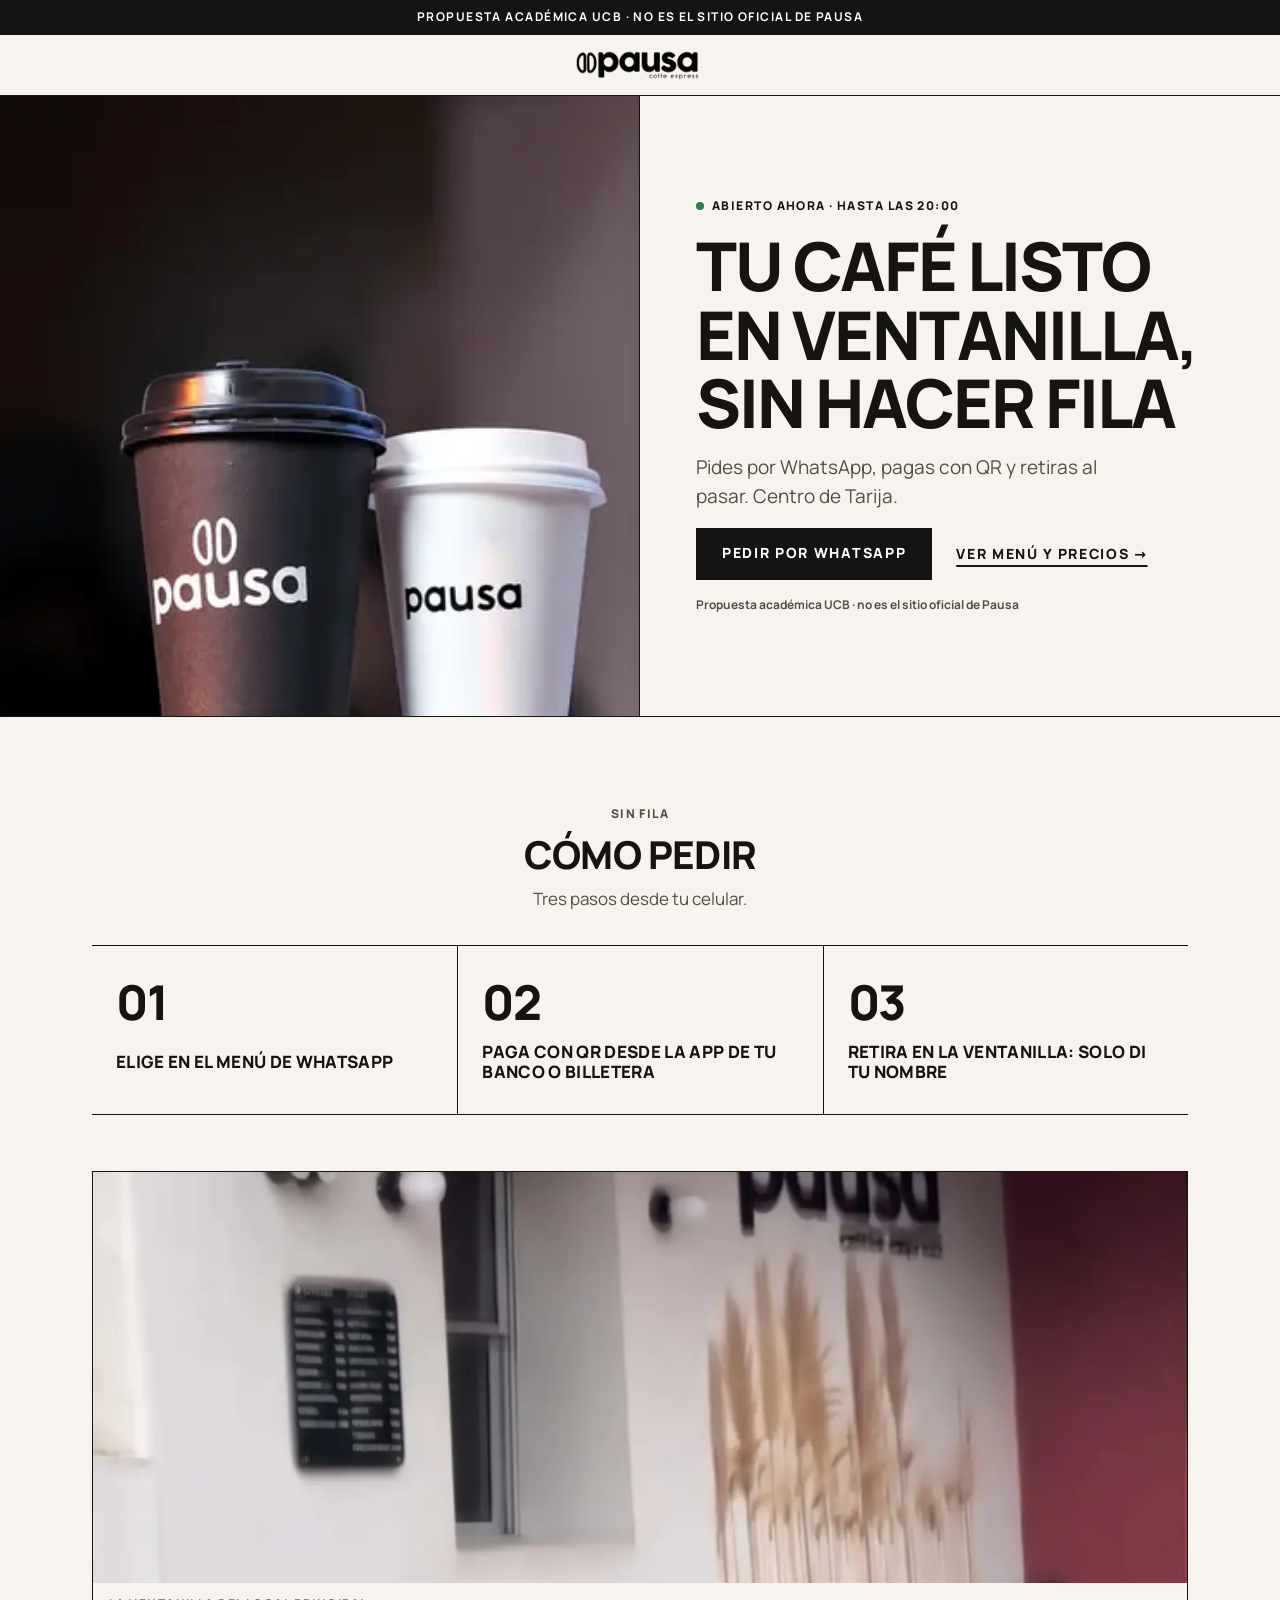
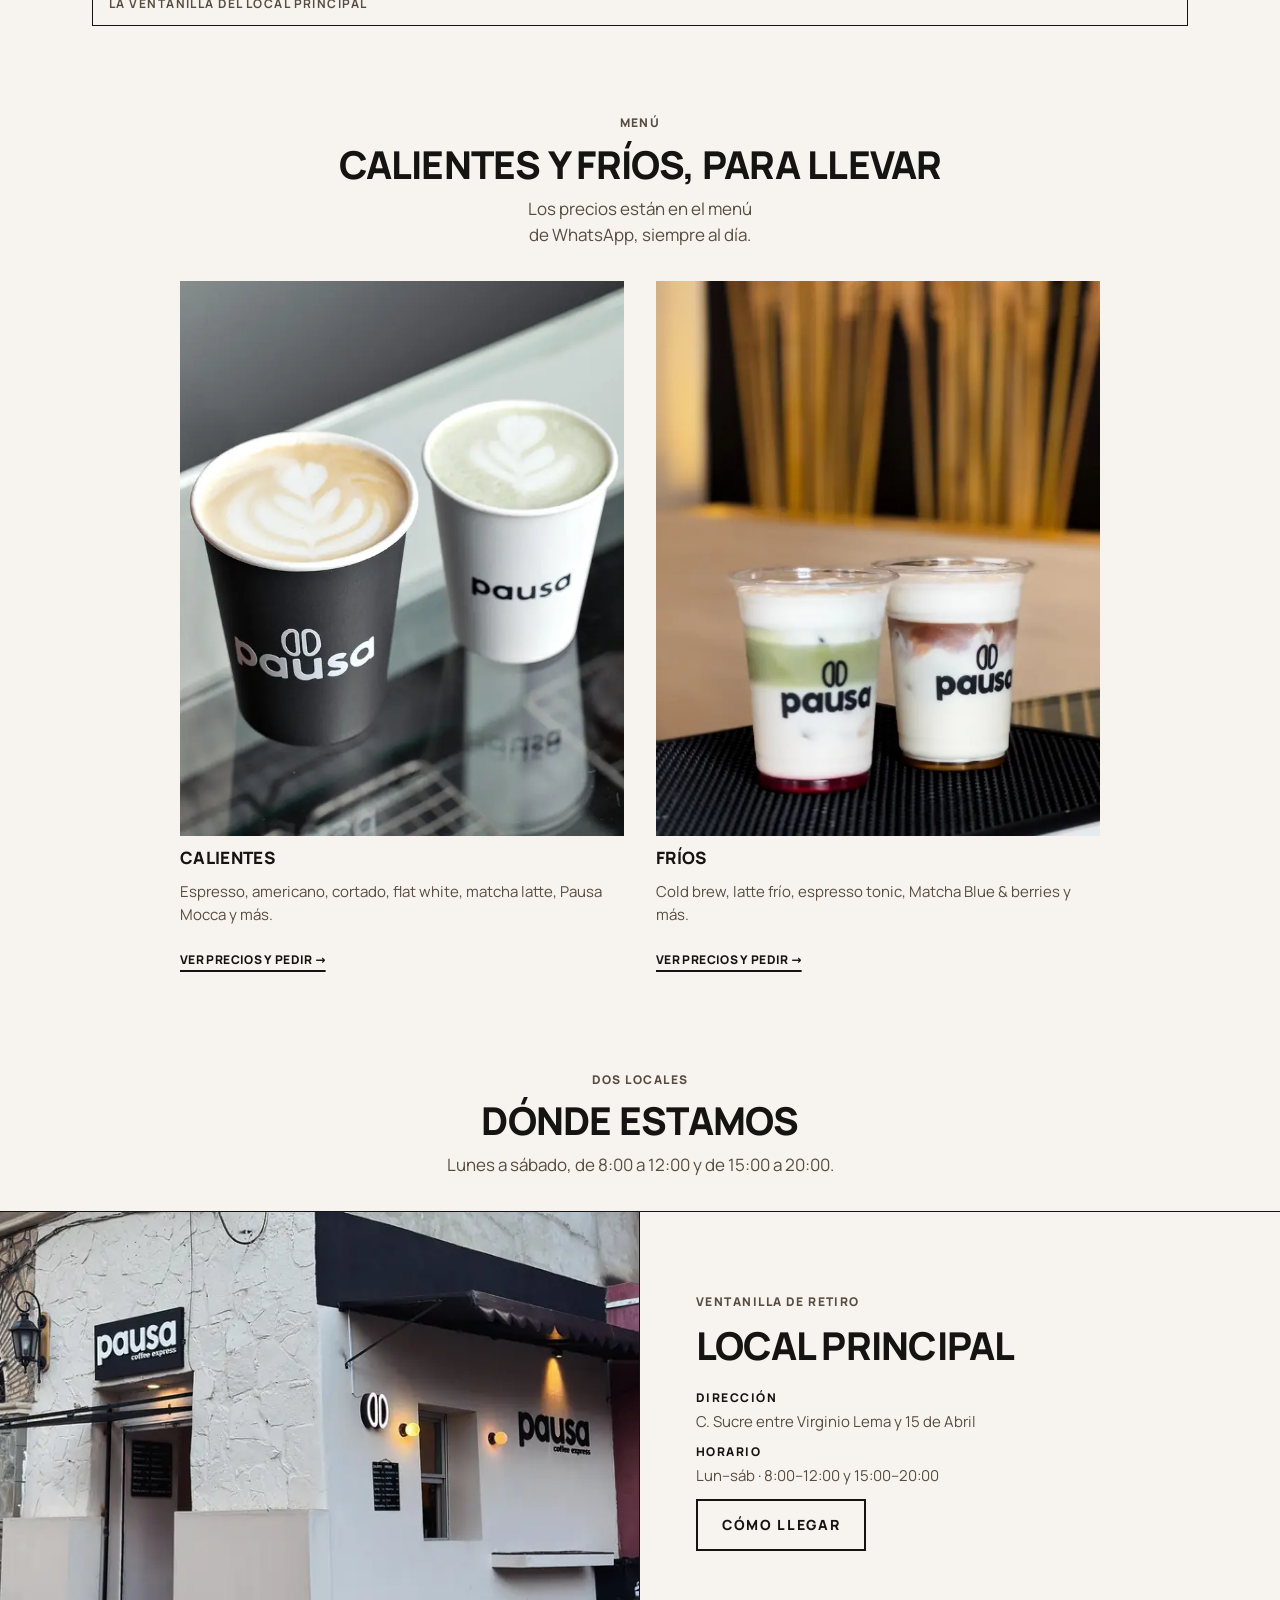
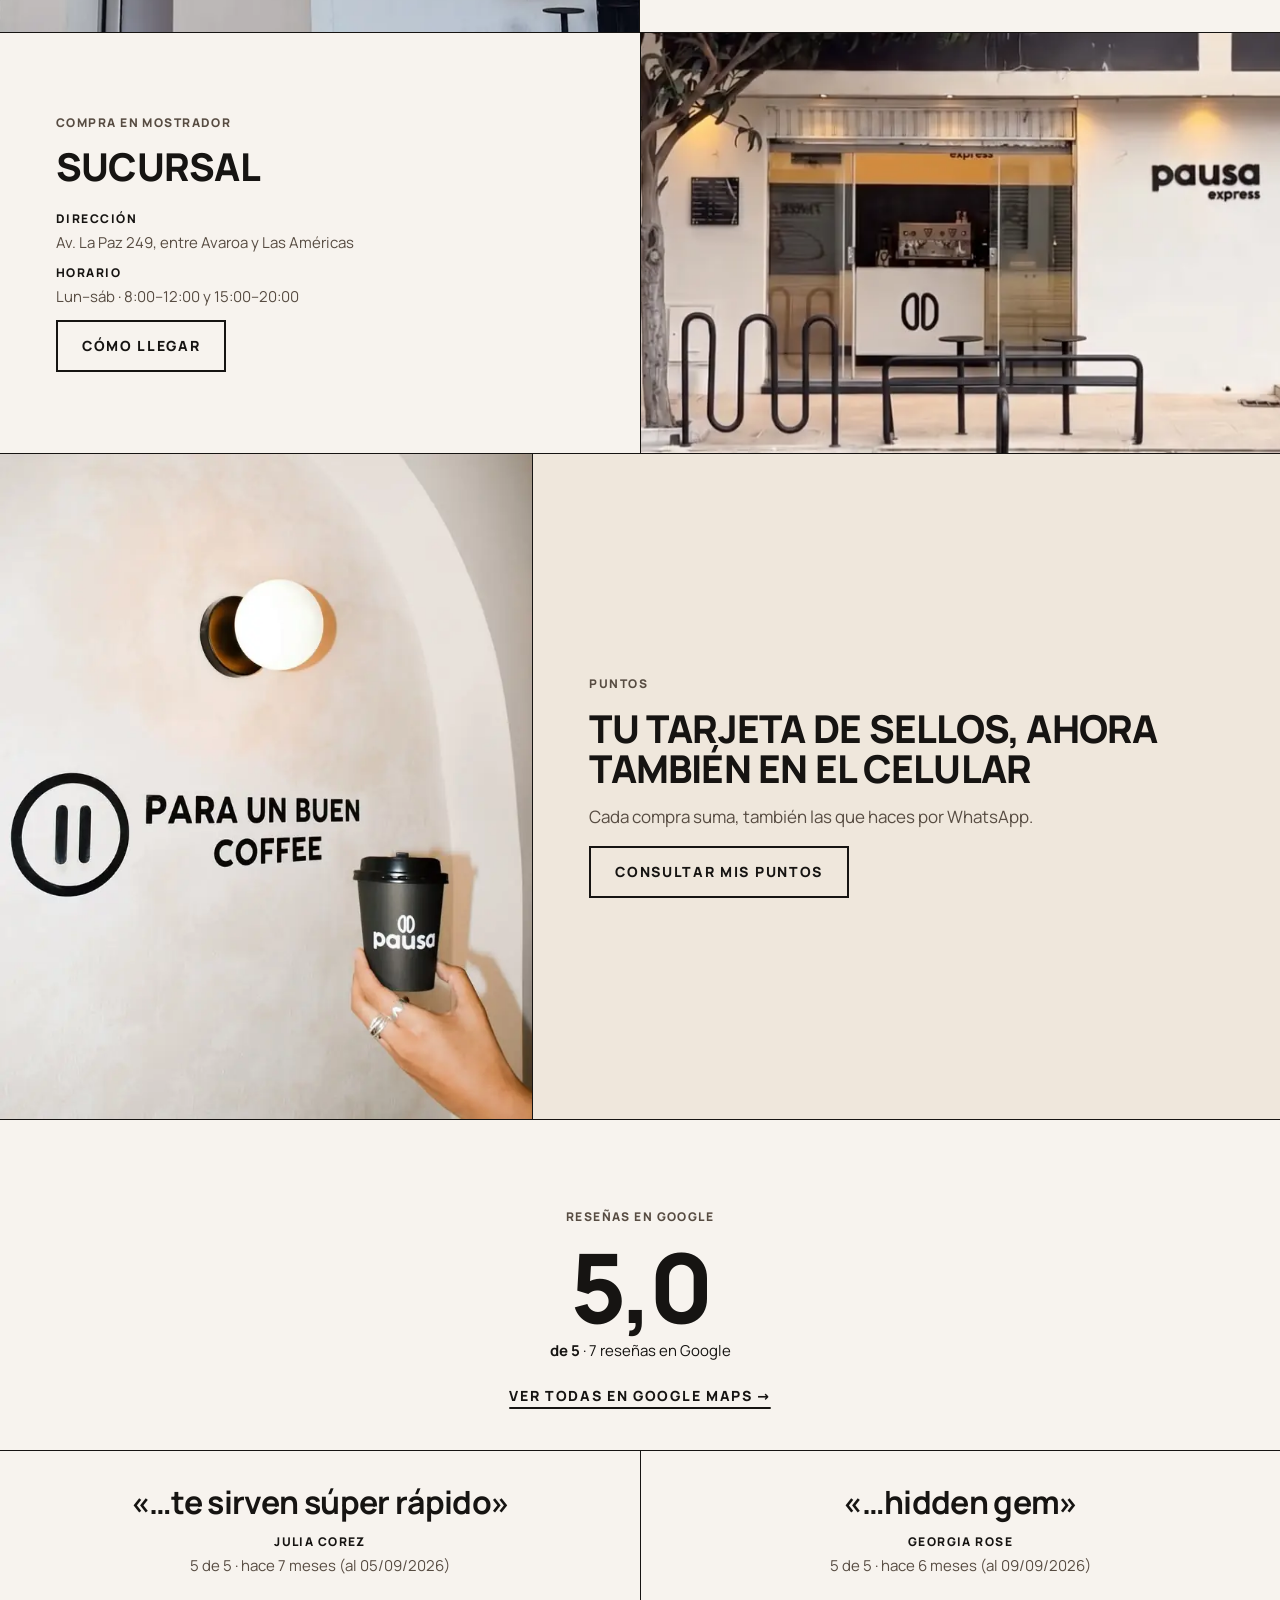
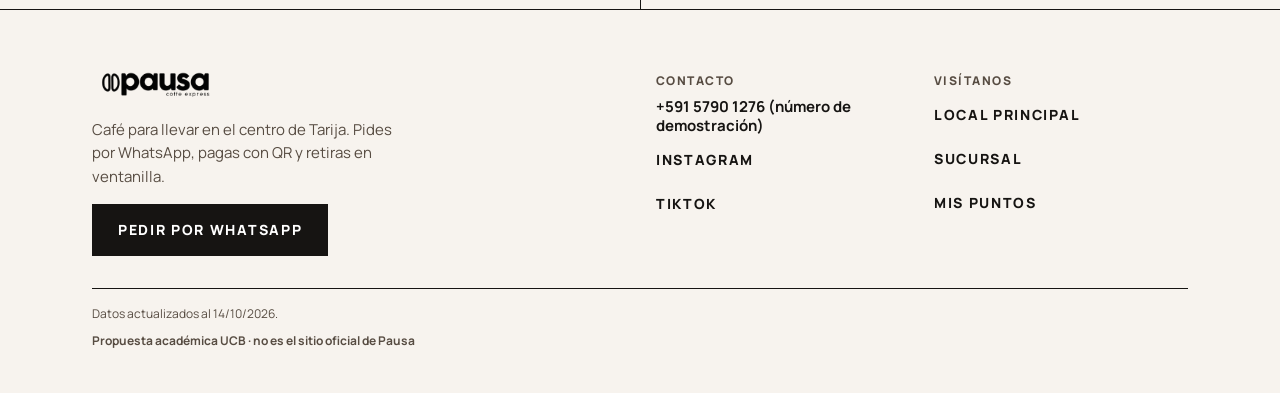
==== commit bae30875: "Add files via upload" ====
--- a/index.html
+++ b/index.html
@@ -12,7 +12,8 @@
 <link rel="icon" href="assets/icons/favicon-48.png" sizes="48x48">
 <link rel="apple-touch-icon" href="assets/icons/apple-touch-icon.png">
 <link rel="preload" href="assets/fonts/manrope-latin-wght.woff2" as="font" type="font/woff2" crossorigin>
-<link rel="preload" as="image" href="assets/img/hero-sq-800.webp" imagesrcset="assets/img/hero-sq-480.webp 480w, assets/img/hero-sq-800.webp 800w, assets/img/hero-sq-1200.webp 1200w" imagesizes="(min-width: 900px) 50vw, 100vw" fetchpriority="high">
+<link rel="preload" as="image" media="(max-width: 899px)" href="assets/img/hero-720.webp" imagesrcset="assets/img/hero-480.webp 480w, assets/img/hero-720.webp 720w, assets/img/hero-960.webp 960w" imagesizes="100vw" fetchpriority="high">
+<link rel="preload" as="image" media="(min-width: 900px)" href="assets/img/hero-sq-800.webp" imagesrcset="assets/img/hero-sq-800.webp 800w, assets/img/hero-sq-1200.webp 1200w" imagesizes="50vw" fetchpriority="high">
 <link rel="stylesheet" href="assets/css/base.css">
 <style>
   /* Aviso superior */
@@ -27,7 +28,8 @@
   /* Portada: foto a todo el ancho + bloque de texto */
   .hero { border-bottom: 1px solid var(--ink); }
   .hero__media { aspect-ratio: 16 / 10; overflow: hidden; background: #2a2622; }
-  .hero__media img { width: 100%; height: 100%; object-fit: cover; object-position: 50% 88%; }
+  .hero__media picture, .hero__media img { display: block; width: 100%; height: 100%; }
+  .hero__media img { object-fit: cover; object-position: 50% 62%; }
   .hero__text { padding: var(--s4) var(--s4) var(--s6); display: grid; gap: var(--s3); align-content: center; }
   .hero__lead { max-width: 36ch; color: var(--ink-2); }
   .hero__actions { display: flex; flex-wrap: wrap; gap: var(--s3) var(--s5); align-items: center; }
@@ -35,13 +37,17 @@
   @media (min-width: 900px) {
     .hero { display: grid; grid-template-columns: 1fr 1fr; }
     .hero__text { gap: var(--s4); }
-    .hero__media { aspect-ratio: auto; min-height: 640px; border-right: 1px solid var(--ink); }
+    .hero__media { aspect-ratio: auto; min-height: 620px; border-right: 1px solid var(--ink); }
+    .hero__media img { object-position: 50% 100%; }
+    .hero__lead { font-size: 1.1875rem; }
     .hero__text { padding: var(--s8) var(--s7); }
     .hero__cta { display: inline-flex; }
   }
 
+  h1, h2, .head p, .quote blockquote { text-wrap: balance; }
   /* Encabezado de sección centrado (título + bajada) */
-  .head { text-align: center; display: grid; gap: var(--s3); justify-items: center; padding: var(--s8) var(--s4) var(--s6); }
+  .head { text-align: center; display: grid; gap: var(--s3); justify-items: center; padding: var(--s7) var(--s4) var(--s5); }
+  @media (min-width: 900px) { .head { padding: var(--s8) var(--s4) var(--s6); } }
   .head p { color: var(--ink-2); max-width: 44ch; }
 
   /* Cómo pedir: pasos numerados con filetes */
@@ -56,13 +62,14 @@
   }
   .band-img { margin-top: var(--s6); border-top: 1px solid var(--ink); border-bottom: 1px solid var(--ink); }
   .band-img img { width: 100%; aspect-ratio: 3 / 2; object-fit: cover; }
-  @media (min-width: 900px) { .band-img img { aspect-ratio: 21 / 8; } }
+  @media (min-width: 900px) { .band-img { max-width: calc(var(--max) - 64px); margin: var(--s7) auto 0 !important; border: 1px solid var(--ink); } .band-img img { aspect-ratio: 16 / 6; object-position: 50% 45%; } }
   .band-img figcaption { padding: var(--s3) var(--s4); font-size: var(--fs-xs); font-weight: 700; letter-spacing: var(--track); text-transform: uppercase; color: var(--ink-2); }
 
   /* Menú: cuadrícula de categorías */
   .cats { display: grid; grid-template-columns: 1fr 1fr; gap: var(--s5) var(--s3); }
-  @media (min-width: 900px) { .cats { gap: var(--s6); } }
-  .cat { display: grid; gap: var(--s3); align-content: start; }
+  @media (min-width: 900px) { .cats { gap: var(--s6); max-width: 920px; margin: 0 auto; } .cat img { aspect-ratio: 1 / 1; } }
+  .cat { display: flex; flex-direction: column; gap: var(--s3); }
+  .cat .link-arrow { margin-top: auto; align-self: flex-start; }
   .cat img { width: 100%; aspect-ratio: 4 / 5; object-fit: cover; }
   .cat p { font-size: var(--fs-sm); color: var(--ink-2); }
   .cat .link-arrow { font-size: 0.75rem; letter-spacing: 0.03em; white-space: nowrap; }
@@ -102,7 +109,8 @@
   .quotes { display: grid; border-top: 1px solid var(--ink); margin-top: var(--s6); }
   .quote { margin: 0; padding: var(--s6) var(--s4); border-bottom: 1px solid var(--ink); text-align: center; display: grid; gap: var(--s3); }
   .quote blockquote { margin: 0; font-size: clamp(1.4rem, 5.5vw, 2rem); font-weight: 700; letter-spacing: -0.02em; line-height: 1.2; }
-  .quote figcaption { font-size: var(--fs-xs); font-weight: 700; letter-spacing: var(--track); text-transform: uppercase; color: var(--ink-2); }
+  .quote figcaption { display: grid; gap: 2px; font-size: var(--fs-sm); color: var(--ink-2); }
+  .quote cite { font-style: normal; font-size: var(--fs-xs); font-weight: 800; letter-spacing: var(--track); text-transform: uppercase; color: var(--ink); }
   @media (min-width: 900px) { .quotes { grid-template-columns: 1fr 1fr; } .quote + .quote { border-left: 1px solid var(--ink); } }
 
   /* Pie */
@@ -111,8 +119,10 @@
   .foot__grid img { width: 132px; height: auto; }
   .foot ul { list-style: none; margin: 0; padding: 0; display: grid; }
   .foot li a { display: inline-flex; align-items: center; min-height: 44px; font-size: 0.875rem; font-weight: 800; letter-spacing: var(--track); text-transform: uppercase; text-decoration: none; }
+  .foot li a.tel { text-transform: none; letter-spacing: 0; font-weight: 700; font-size: var(--fs-sm); line-height: 1.3; }
+  .foot__cols { display: grid; grid-template-columns: 1fr 1fr; gap: var(--s5); }
   .foot__legal { border-top: 1px solid var(--ink); padding: var(--s4) 0 var(--s5); display: grid; gap: var(--s2); }
-  @media (min-width: 900px) { .foot__grid { grid-template-columns: 2fr 1fr 1fr; } }
+  @media (min-width: 900px) { .foot__grid { grid-template-columns: 2fr 2fr; } }
   @media (min-width: 900px) { .bottom-bar { display: none; } .has-bar { padding-bottom: 0; } }
 </style>
 </head>
@@ -128,11 +138,13 @@
   <!-- 1. Primera pantalla -->
   <section class="hero" aria-labelledby="titulo">
     <div class="hero__media">
-      <img src="assets/img/hero-sq-800.webp"
-           srcset="assets/img/hero-sq-480.webp 480w, assets/img/hero-sq-800.webp 800w, assets/img/hero-sq-1200.webp 1200w"
-           sizes="(min-width: 900px) 50vw, 100vw"
-           width="800" height="800" fetchpriority="high" decoding="async"
-           alt="Dos vasos para llevar de Pausa, uno negro y uno blanco, frente al local">
+      <picture>
+        <source media="(min-width: 900px)" srcset="assets/img/hero-sq-800.webp 800w, assets/img/hero-sq-1200.webp 1200w" sizes="50vw" width="800" height="800">
+        <img src="assets/img/hero-720.webp"
+             srcset="assets/img/hero-480.webp 480w, assets/img/hero-720.webp 720w, assets/img/hero-960.webp 960w"
+             sizes="100vw" width="720" height="540" fetchpriority="high" decoding="async"
+             alt="Dos vasos para llevar de Pausa, uno negro y uno blanco, frente al local">
+      </picture>
     </div>
     <div class="hero__text">
       <span class="status" data-status aria-live="polite">Lun–sáb · 8–12 y 15–20</span>
@@ -265,11 +277,11 @@
     <div class="quotes" style="margin-top:0">
       <figure class="quote">
         <blockquote>«…te sirven súper rápido»</blockquote>
-        <figcaption><cite style="font-style:normal">Julia Corez</cite> · 5 de 5 · hace 7 meses (al 05/09/2026)</figcaption>
+        <figcaption><cite>Julia Corez</cite><span>5 de 5 · hace 7 meses (al 05/09/2026)</span></figcaption>
       </figure>
       <figure class="quote">
         <blockquote lang="en">«…hidden gem»</blockquote>
-        <figcaption><cite style="font-style:normal">Georgia Rose</cite> · 5 de 5 · hace 6 meses (al 09/09/2026)</figcaption>
+        <figcaption><cite>Georgia Rose</cite><span>5 de 5 · hace 6 meses (al 09/09/2026)</span></figcaption>
       </figure>
     </div>
   </section>
@@ -284,10 +296,11 @@
         <p class="muted small" style="max-width:36ch">Café para llevar en el centro de Tarija. Pides por WhatsApp, pagas con QR y retiras en ventanilla.</p>
         <div><a class="btn btn--primary" data-wa="web" href="#" target="_blank">Pedir por WhatsApp</a></div>
       </div>
+      <div class="foot__cols">
       <div>
         <span class="eyebrow">Contacto</span>
         <ul>
-          <li><a data-wa="web" href="#" target="_blank" data-wa-number>+591</a></li>
+          <li><a class="tel" data-wa="web" href="#" target="_blank" data-wa-number>+591</a></li>
           <li><a data-conf="INSTAGRAM" href="#" target="_blank">Instagram</a></li>
           <li><a data-conf="TIKTOK" href="#" target="_blank">TikTok</a></li>
         </ul>
@@ -300,6 +313,7 @@
           <li><a href="puntos.html">Mis puntos</a></li>
         </ul>
       </div>
+      </div>
     </div>
     <div class="foot__legal">
       <p class="xsmall muted">Datos actualizados al <span data-updated>14/10/2026</span>.</p>
